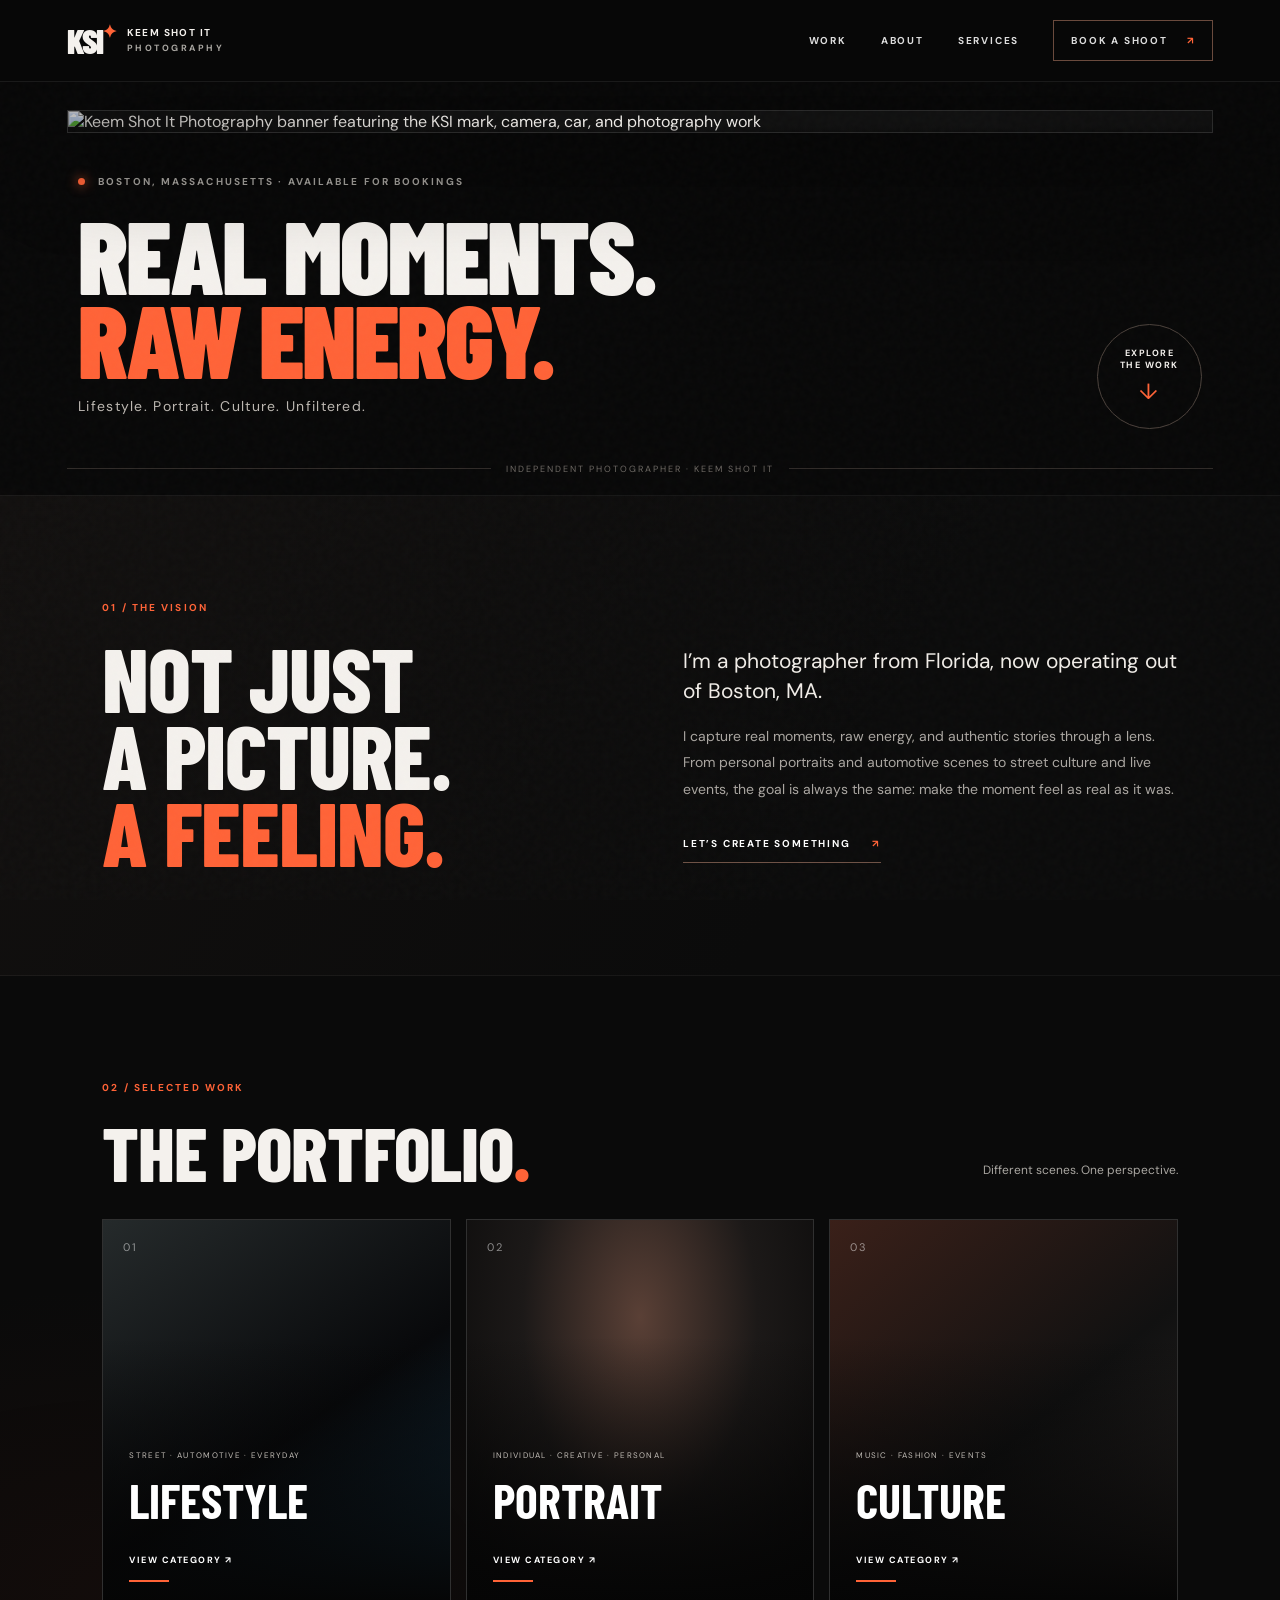
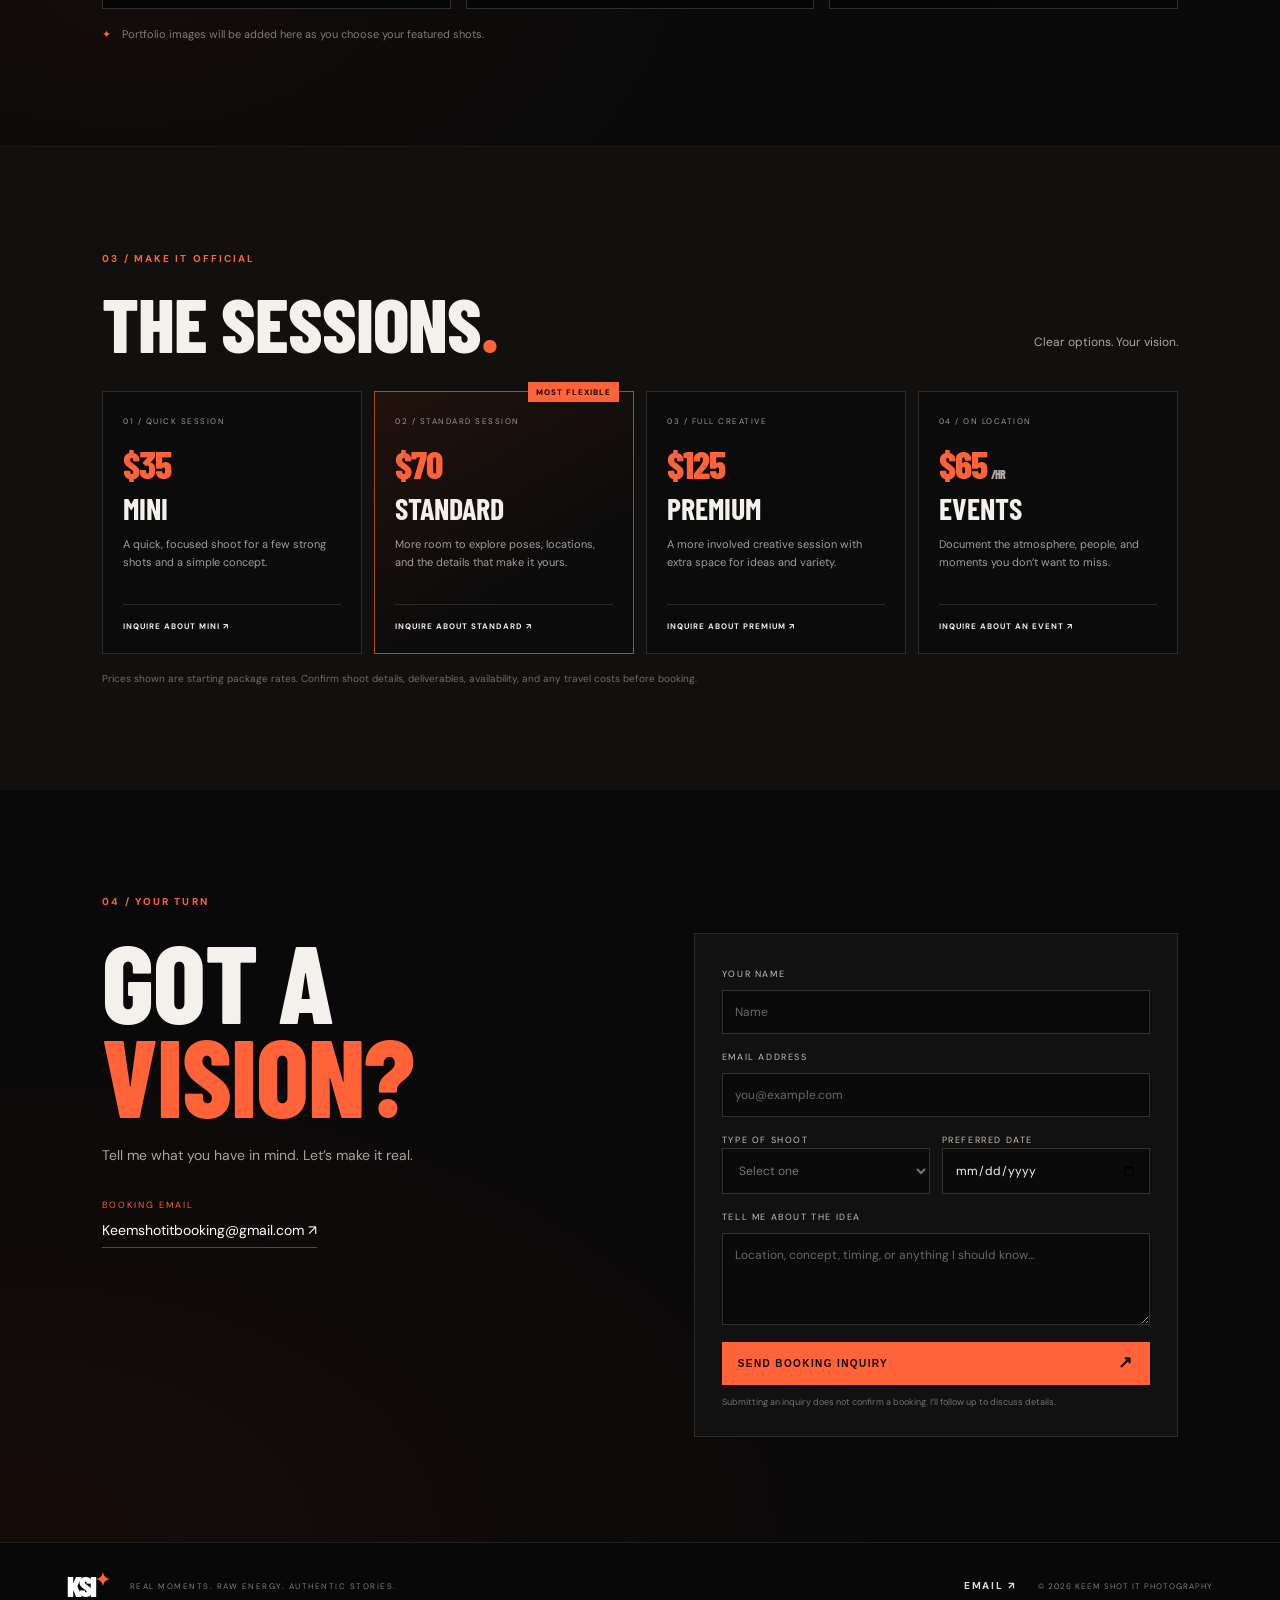
==== index.html @ 03c348ee "Add files via upload" ====
<!doctype html>
<html lang="en">
<head>
  <meta charset="utf-8">
  <meta name="viewport" content="width=device-width, initial-scale=1">
  <meta name="theme-color" content="#080808">
  <meta name="description" content="Keem Shot It Photography — lifestyle, portrait, and culture photography in Boston, Massachusetts.">
  <title>Keem Shot It Photography | Boston, MA</title>
  <link rel="preconnect" href="https://fonts.googleapis.com">
  <link rel="preconnect" href="https://fonts.gstatic.com" crossorigin>
  <link href="https://fonts.googleapis.com/css2?family=Barlow+Condensed:wght@500;600;700;800;900&family=DM+Sans:wght@400;500;600;700&display=swap" rel="stylesheet">
  <link rel="stylesheet" href="styles.css">
</head>
<body>
  <div class="ambient ambient-one"></div><div class="ambient ambient-two"></div>
  <header class="site-header">
    <a class="wordmark" href="#home" aria-label="Keem Shot It home"><span class="mark">KSI<span class="spark">✦</span></span><span class="wordmark-text">KEEM SHOT IT<br><small>PHOTOGRAPHY</small></span></a>
    <button class="menu-toggle" aria-label="Open navigation" aria-expanded="false">☰</button>
    <nav class="nav-links" id="nav-links">
      <a href="#work">WORK</a><a href="#about">ABOUT</a><a href="#services">SERVICES</a><a class="nav-cta" href="#contact">BOOK A SHOOT <span>↗</span></a>
    </nav>
  </header>

  <main id="home">
    <section class="hero">
      <div class="hero-image-wrap"><img class="hero-banner" src="assets/keem-shot-it-banner.png" alt="Keem Shot It Photography banner featuring the KSI mark, camera, car, and photography work"></div>
      <div class="hero-bottom">
        <div class="hero-copy">
          <p class="eyebrow"><span class="eyebrow-dot"></span> BOSTON, MASSACHUSETTS · AVAILABLE FOR BOOKINGS</p>
          <h1>REAL MOMENTS.<br><span>RAW ENERGY.</span></h1>
          <p class="hero-description">Lifestyle. Portrait. Culture. Unfiltered.</p>
        </div>
        <a class="circle-link" href="#work" aria-label="Explore portfolio"><span>EXPLORE<br>THE WORK</span><b>↓</b></a>
      </div>
      <div class="hero-rule"><span></span><span>INDEPENDENT PHOTOGRAPHER · KEEM SHOT IT</span><span></span></div>
    </section>

    <section class="intro section-pad" id="about">
      <div class="section-kicker">01 / THE VISION</div>
      <div class="intro-grid">
        <h2>NOT JUST<br>A PICTURE.<br><span>A FEELING.</span></h2>
        <div class="intro-text">
          <p class="large-copy">I’m a photographer from Florida, now operating out of Boston, MA.</p>
          <p>I capture real moments, raw energy, and authentic stories through a lens. From personal portraits and automotive scenes to street culture and live events, the goal is always the same: make the moment feel as real as it was.</p>
          <a class="text-link" href="#contact">LET’S CREATE SOMETHING <span>↗</span></a>
        </div>
      </div>
    </section>

    <section class="work-section section-pad" id="work">
      <div class="section-heading"><div><div class="section-kicker">02 / SELECTED WORK</div><h2>THE PORTFOLIO<span class="orange">.</span></h2></div><p>Different scenes. One perspective.</p></div>
      <div class="work-grid">
        <a class="work-card lifestyle" href="#contact"><div class="card-number">01</div><div class="card-overlay"></div><div class="card-content"><span>STREET · AUTOMOTIVE · EVERYDAY</span><h3>LIFESTYLE</h3><b>VIEW CATEGORY ↗</b></div></a>
        <a class="work-card portrait" href="#contact"><div class="card-number">02</div><div class="card-overlay"></div><div class="card-content"><span>INDIVIDUAL · CREATIVE · PERSONAL</span><h3>PORTRAIT</h3><b>VIEW CATEGORY ↗</b></div></a>
        <a class="work-card culture" href="#contact"><div class="card-number">03</div><div class="card-overlay"></div><div class="card-content"><span>MUSIC · FASHION · EVENTS</span><h3>CULTURE</h3><b>VIEW CATEGORY ↗</b></div></a>
      </div>
      <p class="gallery-note"><span>✦</span> Portfolio images will be added here as you choose your featured shots.</p>
    </section>

    <section class="services-section section-pad" id="services">
      <div class="section-heading"><div><div class="section-kicker">03 / MAKE IT OFFICIAL</div><h2>THE SESSIONS<span class="orange">.</span></h2></div><p>Clear options. Your vision.</p></div>
      <div class="price-grid">
        <article class="price-card"><div class="price-top"><span>01 / QUICK SESSION</span><span class="price">$35</span></div><h3>MINI</h3><p>A quick, focused shoot for a few strong shots and a simple concept.</p><a href="#contact" class="price-link">INQUIRE ABOUT MINI ↗</a></article>
        <article class="price-card featured"><div class="featured-label">MOST FLEXIBLE</div><div class="price-top"><span>02 / STANDARD SESSION</span><span class="price">$70</span></div><h3>STANDARD</h3><p>More room to explore poses, locations, and the details that make it yours.</p><a href="#contact" class="price-link">INQUIRE ABOUT STANDARD ↗</a></article>
        <article class="price-card"><div class="price-top"><span>03 / FULL CREATIVE</span><span class="price">$125</span></div><h3>PREMIUM</h3><p>A more involved creative session with extra space for ideas and variety.</p><a href="#contact" class="price-link">INQUIRE ABOUT PREMIUM ↗</a></article>
        <article class="price-card event-card"><div class="price-top"><span>04 / ON LOCATION</span><span class="price">$65<span class="per">/HR</span></span></div><h3>EVENTS</h3><p>Document the atmosphere, people, and moments you don’t want to miss.</p><a href="#contact" class="price-link">INQUIRE ABOUT AN EVENT ↗</a></article>
      </div>
      <p class="fine-print">Prices shown are starting package rates. Confirm shoot details, deliverables, availability, and any travel costs before booking.</p>
    </section>

    <section class="contact-section section-pad" id="contact">
      <div class="section-kicker">04 / YOUR TURN</div>
      <div class="contact-grid">
        <div><h2>GOT A<br><span>VISION?</span></h2><p class="contact-lead">Tell me what you have in mind. Let’s make it real.</p><p class="contact-email-label">BOOKING EMAIL</p><a class="email-link" href="mailto:Keemshotitbooking@gmail.com">Keemshotitbooking@gmail.com ↗</a></div>
        <form class="booking-form" name="booking-inquiry" method="POST" data-netlify="true" netlify-honeypot="bot-field">
          <input type="hidden" name="form-name" value="booking-inquiry">
          <p class="hidden"><label>Leave this empty: <input name="bot-field"></label></p>
          <label for="name">YOUR NAME</label><input id="name" name="name" placeholder="Name" required>
          <label for="email">EMAIL ADDRESS</label><input id="email" name="email" type="email" placeholder="you@example.com" required>
          <div class="form-row"><div><label for="shoot">TYPE OF SHOOT</label><select id="shoot" name="shoot-type" required><option value="" disabled selected>Select one</option><option>Lifestyle</option><option>Portrait</option><option>Culture / Event</option><option>Automotive</option><option>Other</option></select></div><div><label for="date">PREFERRED DATE</label><input id="date" name="preferred-date" type="date"></div></div>
          <label for="details">TELL ME ABOUT THE IDEA</label><textarea id="details" name="details" rows="4" placeholder="Location, concept, timing, or anything I should know..." required></textarea>
          <button type="submit" class="submit-btn">SEND BOOKING INQUIRY <span>↗</span></button>
          <p class="form-note">Submitting an inquiry does not confirm a booking. I’ll follow up to discuss details.</p>
        </form>
      </div>
    </section>
  </main>

  <footer class="site-footer"><a class="footer-mark" href="#home">KSI<span>✦</span></a><p>REAL MOMENTS. RAW ENERGY. AUTHENTIC STORIES.</p><div class="footer-right"><a href="mailto:Keemshotitbooking@gmail.com">EMAIL ↗</a><span>© <span id="year"></span> KEEM SHOT IT PHOTOGRAPHY</span></div></footer>
  <script src="script.js"></script>
</body>
</html>
---- styles.css ----
*{box-sizing:border-box} :root{--bg:#080808;--panel:#111;--panel2:#171614;--text:#f4f1ed;--muted:#aaa7a2;--orange:#ff6337;--line:#302b28}html{scroll-behavior:smooth;scroll-padding-top:90px}body{margin:0;background:var(--bg);color:var(--text);font-family:"DM Sans",sans-serif;overflow-x:hidden}body:before{content:"";position:fixed;inset:0;pointer-events:none;opacity:.12;background-image:url("data:image/svg+xml,%3Csvg viewBox='0 0 180 180' xmlns='http://www.w3.org/2000/svg'%3E%3Cfilter id='n'%3E%3CfeTurbulence type='fractalNoise' baseFrequency='.8' numOctaves='3' stitchTiles='stitch'/%3E%3C/filter%3E%3Crect width='100%25' height='100%25' filter='url(%23n)' opacity='.2'/%3E%3C/svg%3E");z-index:10}.ambient{position:absolute;z-index:-1;width:300px;height:300px;border-radius:50%;filter:blur(110px);opacity:.12;pointer-events:none}.ambient-one{top:650px;left:-180px;background:#ff3f19}.ambient-two{top:1900px;right:-180px;background:#ff4c22}.site-header{height:82px;padding:0 5.2%;display:flex;align-items:center;justify-content:space-between;border-bottom:1px solid #ffffff14;background:#080808e8;position:sticky;top:0;z-index:20;backdrop-filter:blur(16px)}.wordmark{display:flex;align-items:center;gap:12px;text-decoration:none;color:var(--text)}.mark,.footer-mark{font-family:"Barlow Condensed",sans-serif;font-weight:900;font-size:34px;letter-spacing:-2px}.spark,.footer-mark span{color:var(--orange);font-size:18px;vertical-align:top}.wordmark-text{font-size:10px;letter-spacing:1.4px;font-weight:700;line-height:1.5}.wordmark-text small{color:var(--muted);font-size:9px;letter-spacing:2.5px}.nav-links{display:flex;align-items:center;gap:34px}.nav-links a,.footer-right a{font-size:10px;font-weight:700;letter-spacing:1.8px;color:#ddd;text-decoration:none;transition:color .2s}.nav-links a:hover,.footer-right a:hover{color:var(--orange)}.nav-links .nav-cta{padding:13px 17px;border:1px solid #6a4a3d}.nav-cta span{color:var(--orange);margin-left:15px}.menu-toggle{display:none;background:none;color:white;border:0;font-size:24px}.hero{padding:28px 5.2% 0}.hero-image-wrap{position:relative;width:100%;overflow:hidden;border:1px solid #ffffff1a;background:#111;box-shadow:0 20px 90px #000}.hero-image-wrap:after{content:"";position:absolute;inset:0;background:linear-gradient(90deg,#0004,transparent 45%,#0002),linear-gradient(0deg,#08080855,transparent 35%);pointer-events:none}.hero-banner{display:block;width:100%;height:auto;max-height:620px;object-fit:cover}.hero-bottom{display:flex;align-items:flex-end;justify-content:space-between;padding:42px 1% 34px}.eyebrow,.section-kicker{font-size:10px;letter-spacing:2.1px;font-weight:700;color:var(--muted)}.eyebrow-dot{display:inline-block;width:7px;height:7px;border-radius:50%;background:var(--orange);margin-right:9px;box-shadow:0 0 12px var(--orange)}h1,h2,h3,p{margin-top:0}h1,h2,h3{font-family:"Barlow Condensed",sans-serif;text-transform:uppercase}h1{font-size:clamp(52px,8vw,112px);line-height:.82;letter-spacing:-2px;margin:25px 0 16px;font-weight:900}h1 span,h2 span{color:var(--orange)}.hero-description{color:#bdb8b2;font-size:14px;letter-spacing:1.3px}.circle-link{width:105px;height:105px;border:1px solid #4b413b;border-radius:50%;display:flex;flex-direction:column;align-items:center;justify-content:center;gap:6px;text-align:center;color:var(--text);font-size:9px;letter-spacing:1.5px;font-weight:700;text-decoration:none;transition:background .2s,border-color .2s}.circle-link b{color:var(--orange);font-size:22px;font-weight:400}.circle-link:hover{background:#ff633719;border-color:var(--orange)}.hero-rule{display:flex;align-items:center;gap:15px;color:#6e6964;font-size:9px;letter-spacing:2px;padding-bottom:20px}.hero-rule span:first-child,.hero-rule span:last-child{height:1px;background:var(--line);flex:1}.section-pad{padding:105px 8%}.intro{background:linear-gradient(120deg,#12100f,#0b0b0b 65%);border-top:1px solid #ffffff0c;border-bottom:1px solid #ffffff0c}.section-kicker{color:var(--orange);margin-bottom:25px}.intro-grid{display:grid;grid-template-columns:1fr 1fr;gap:8%;align-items:center}h2{font-size:clamp(52px,7vw,90px);line-height:.86;letter-spacing:-1px;margin:0;font-weight:800}.intro-text{max-width:510px;color:#aaa6a1;font-size:14px;line-height:1.9}.intro-text .large-copy{font-size:21px;color:#f1ede8;line-height:1.45;margin-bottom:16px}.text-link{display:inline-block;margin-top:18px;color:#fff;text-decoration:none;font-size:10px;letter-spacing:1.8px;font-weight:700;border-bottom:1px solid #6e5145;padding-bottom:9px}.text-link span{color:var(--orange);margin-left:18px}.work-section{background:radial-gradient(ellipse at 10% 80%,#4a180d22,transparent 35%),#0a0a0a}.section-heading{display:flex;align-items:flex-end;justify-content:space-between;margin-bottom:35px}.section-heading h2{font-size:clamp(45px,6vw,76px)}.section-heading>p{font-size:12px;color:var(--muted);margin-bottom:6px}.orange{color:var(--orange)}.work-grid{display:grid;grid-template-columns:repeat(3,1fr);gap:15px}.work-card{position:relative;display:flex;min-height:390px;overflow:hidden;text-decoration:none;color:white;background:#1a1a1a;border:1px solid #ffffff18;isolation:isolate}.work-card:before{content:"";position:absolute;inset:0;z-index:-2;transition:transform .5s}.lifestyle:before{background:linear-gradient(145deg,#252a2b,#08090b 55%,#14354a)}.portrait:before{background:radial-gradient(ellipse at 50% 25%,#5a4036,#1c1918 48%,#080808)}.culture:before{background:linear-gradient(140deg,#3a2019,#111 55%,#302a28)}.work-card:hover:before{transform:scale(1.05)}.card-overlay{position:absolute;inset:0;z-index:-1;background:linear-gradient(0deg,#050505 0%,#050505a6 28%,transparent 70%)}.card-number{position:absolute;top:20px;left:20px;color:#ffffff80;font-size:11px;letter-spacing:2px}.card-content{align-self:flex-end;padding:26px;width:100%}.card-content>span{font-size:8px;letter-spacing:1.3px;color:#c1bcb6}.card-content h3{font-size:clamp(32px,4vw,48px);margin:8px 0 18px}.card-content b{font-size:9px;letter-spacing:1.5px}.card-content b:after{content:"";display:block;width:40px;height:2px;background:var(--orange);margin-top:12px}.gallery-note{font-size:11px;color:#817a74;margin:18px 0 0}.gallery-note span{color:var(--orange);margin-right:8px}.services-section{background:#12100f;border-top:1px solid #ffffff0b}.price-grid{display:grid;grid-template-columns:repeat(4,1fr);gap:12px}.price-card{position:relative;padding:24px 20px 22px;background:#0b0b0b;border:1px solid #302a26;min-height:260px;display:flex;flex-direction:column}.price-card.featured{border-color:#a74b2c;background:linear-gradient(150deg,#21120d,#0b0b0b 70%)}.featured-label{position:absolute;right:14px;top:-10px;background:var(--orange);color:#100a08;font-size:8px;font-weight:800;letter-spacing:1px;padding:5px 8px}.price-top{display:flex;flex-direction:column;gap:15px;color:#9f9993;font-size:8px;letter-spacing:1.5px}.price{font-family:"Barlow Condensed",sans-serif;font-size:38px;font-weight:800;color:var(--orange);letter-spacing:-1px}.per{font-size:12px;color:#b4aaa4;margin-left:4px}.price-card h3{font-size:30px;margin:3px 0 9px}.price-card p{font-size:11px;line-height:1.7;color:#a39d97;min-height:58px}.price-link{margin-top:auto;padding-top:16px;border-top:1px solid #302a26;color:#f1ede8;text-decoration:none;font-size:8px;font-weight:700;letter-spacing:1px}.price-link:hover{color:var(--orange)}.fine-print{color:#716b65;font-size:10px;margin:18px 0 0}.contact-section{background:radial-gradient(ellipse at 0 100%,#541d102e,transparent 50%),#090909}.contact-grid{display:grid;grid-template-columns:1fr 1fr;gap:10%;align-items:start}.contact-grid h2{font-size:clamp(64px,9vw,110px)}.contact-lead{margin-top:24px;color:#aaa39d;font-size:14px}.contact-email-label{font-size:9px;letter-spacing:2px;color:var(--orange);margin:35px 0 8px}.email-link{font-size:14px;color:white;text-decoration:none;border-bottom:1px solid #614233;padding-bottom:8px}.booking-form{background:#111;padding:27px;border:1px solid #302a26;display:flex;flex-direction:column;gap:10px}.booking-form label{font-size:9px;letter-spacing:1.6px;color:#c7c0ba;margin-top:7px}.booking-form input,.booking-form select,.booking-form textarea{width:100%;border:1px solid #35302c;background:#0a0a0a;color:#f5f1ec;padding:13px 12px;font:12px "DM Sans",sans-serif;border-radius:0;outline:none}.booking-form input:focus,.booking-form select:focus,.booking-form textarea:focus{border-color:var(--orange)}.booking-form input::placeholder,.booking-form textarea::placeholder{color:#6d6761}.booking-form select:invalid{color:#777}.form-row{display:grid;grid-template-columns:1fr 1fr;gap:12px}.form-row>div{min-width:0}.submit-btn{border:0;background:var(--orange);color:#130b08;padding:16px;text-align:left;font-size:10px;letter-spacing:1.4px;font-weight:800;margin-top:7px;cursor:pointer}.submit-btn span{float:right;font-size:17px;line-height:10px}.submit-btn:hover{background:#ff805b}.form-note{font-size:9px;line-height:1.6;color:#77716b;margin:0}.hidden{display:none}.site-footer{padding:25px 5.2%;display:flex;align-items:center;gap:22px;border-top:1px solid #ffffff18}.footer-mark{font-size:29px;color:#fff;text-decoration:none}.site-footer>p{font-size:8px;letter-spacing:1.5px;color:#817b75;margin:0}.footer-right{margin-left:auto;display:flex;align-items:center;gap:22px}.footer-right span{font-size:8px;letter-spacing:1px;color:#817b75}@media(max-width:900px){.section-pad{padding:80px 6%}.hero{padding:20px 4% 0}.work-card{min-height:310px}.price-grid{grid-template-columns:repeat(2,1fr)}.intro-grid{gap:5%}.nav-links{gap:20px}}@media(max-width:650px){.site-header{height:70px;padding:0 5%}.menu-toggle{display:block}.nav-links{display:none;position:absolute;top:69px;left:0;right:0;padding:20px 5%;background:#0c0c0c;border-bottom:1px solid #302a26;flex-direction:column;align-items:stretch;gap:20px}.nav-links.open{display:flex}.nav-links .nav-cta{text-align:center}.hero{padding:12px 3% 0}.hero-image-wrap{min-height:220px}.hero-banner{height:260px;object-fit:cover;object-position:center}.hero-bottom{padding:30px 2% 24px;gap:15px}.eyebrow{font-size:8px;line-height:1.6;letter-spacing:1.2px}h1{font-size:clamp(47px,13vw,75px);margin-top:18px}.hero-description{font-size:11px}.circle-link{width:76px;height:76px;flex-shrink:0;font-size:7px}.circle-link b{font-size:17px}.hero-rule{font-size:7px;letter-spacing:1px}.section-pad{padding:65px 6%}.intro-grid,.contact-grid{grid-template-columns:1fr;gap:30px}.intro-grid h2{font-size:64px}.intro-text .large-copy{font-size:19px}.section-heading{display:block}.section-heading>p{margin-top:13px}.section-heading h2{font-size:52px}.work-grid{grid-template-columns:1fr;gap:12px}.work-card{min-height:290px}.card-content h3{font-size:42px}.price-grid{grid-template-columns:1fr}.price-card{min-height:225px;padding:22px}.price-card p{min-height:0}.contact-grid h2{font-size:78px}.booking-form{padding:20px}.site-footer{flex-wrap:wrap;gap:12px;padding:22px 5%}.site-footer>p{max-width:180px;line-height:1.7}.footer-right{width:100%;margin:0;justify-content:space-between}.footer-right span{font-size:7px}.form-row{grid-template-columns:1fr}}
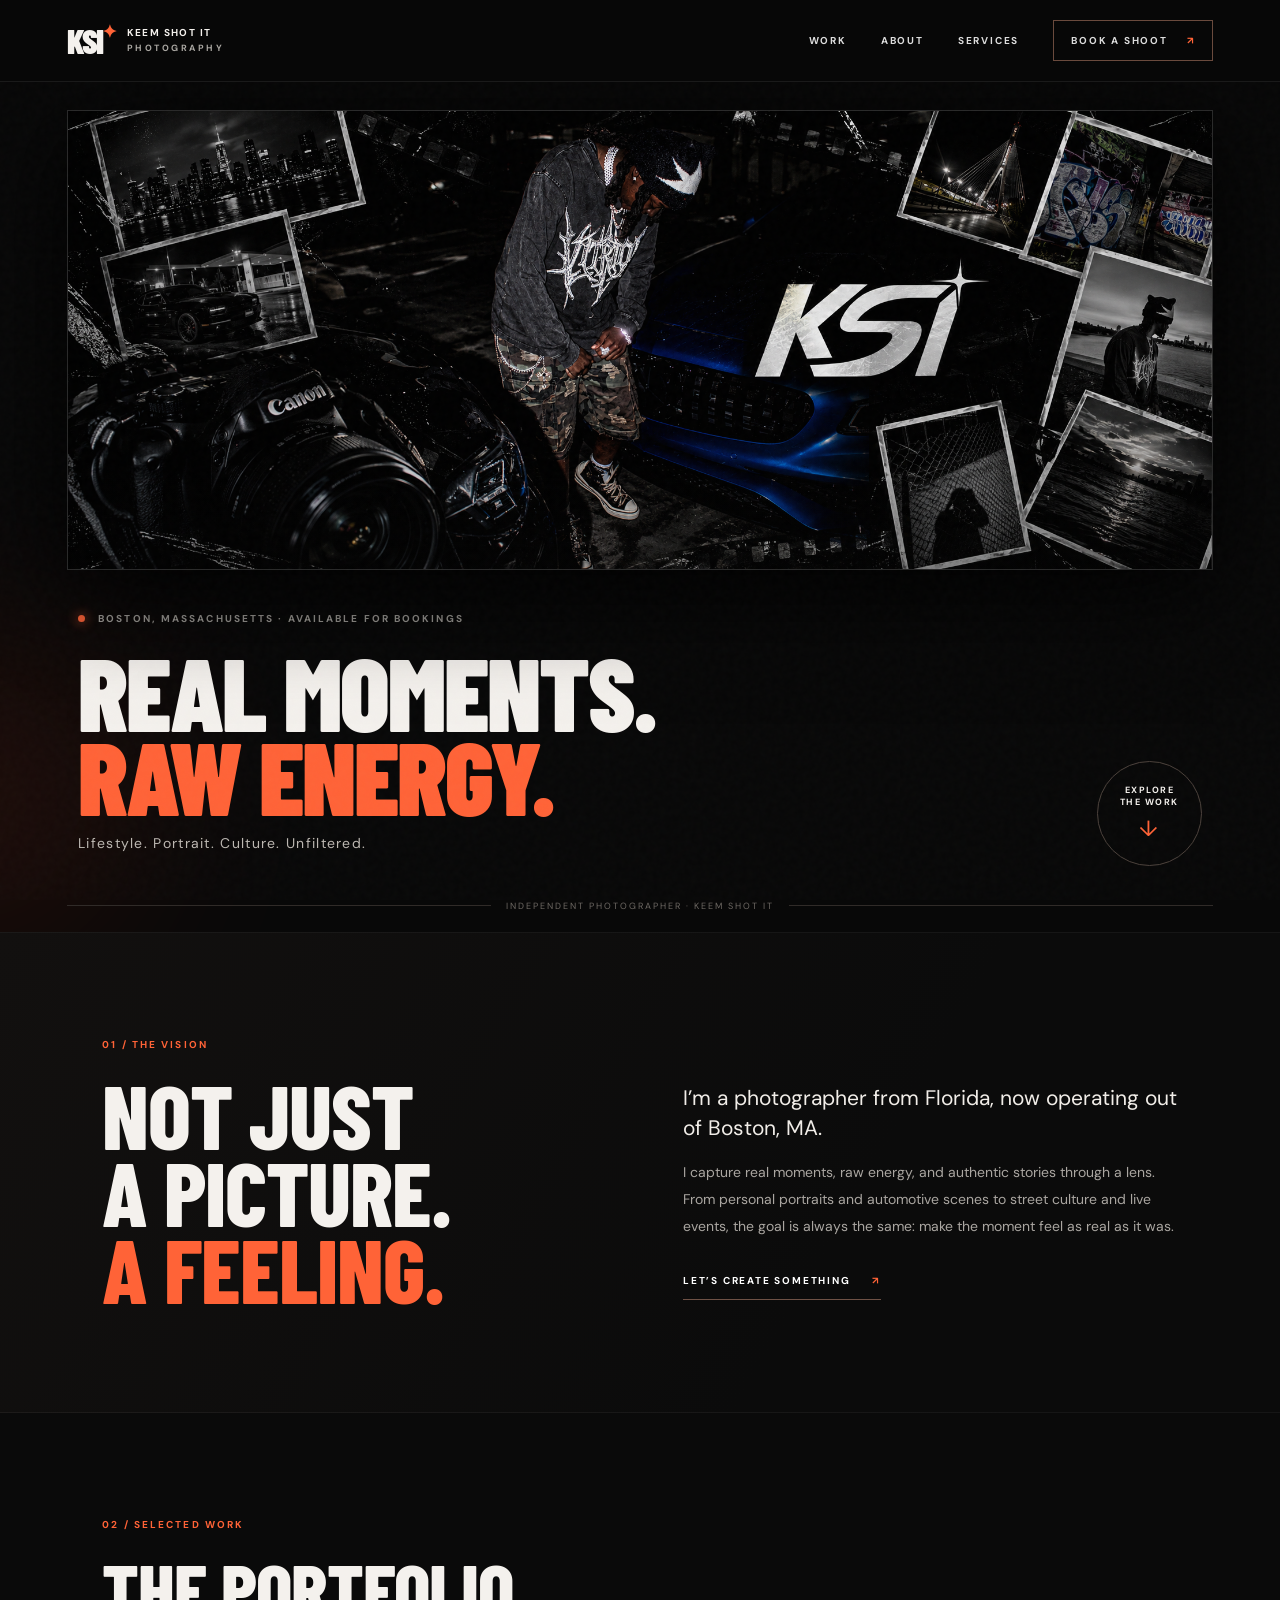
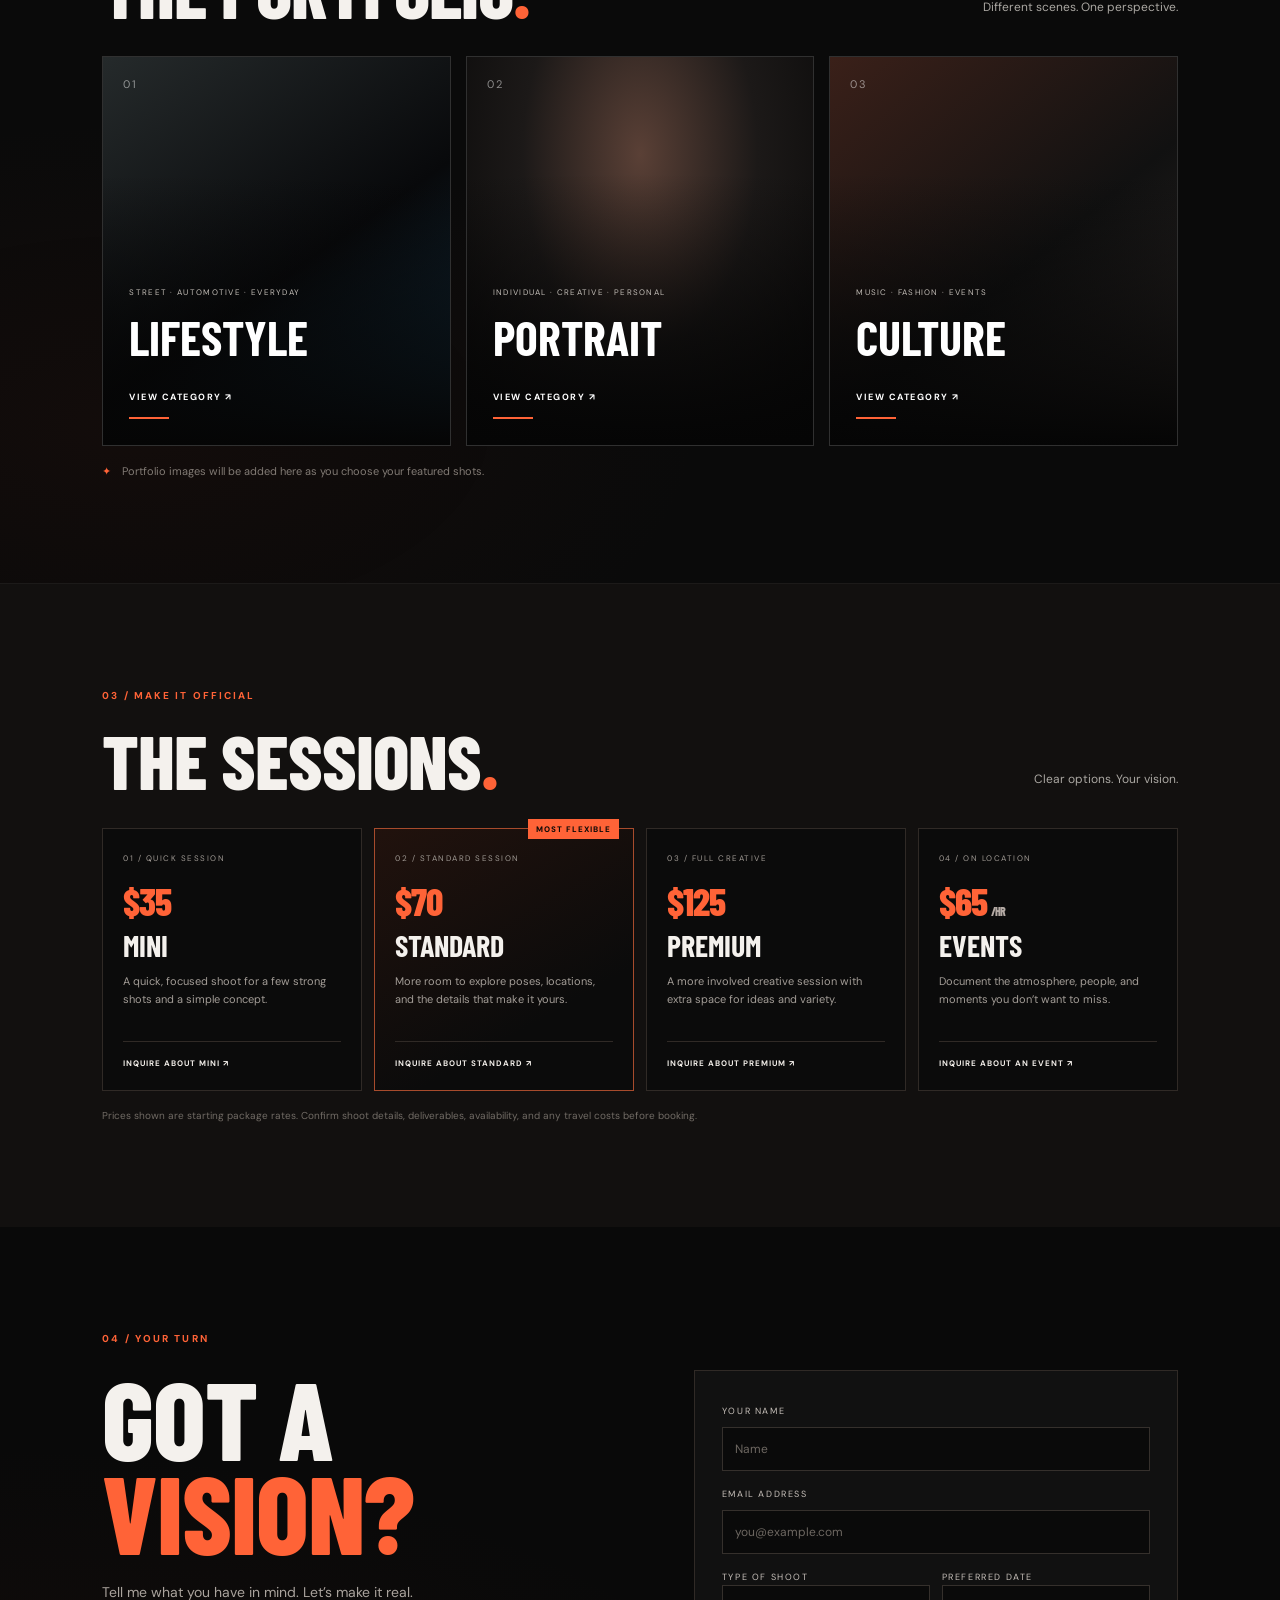
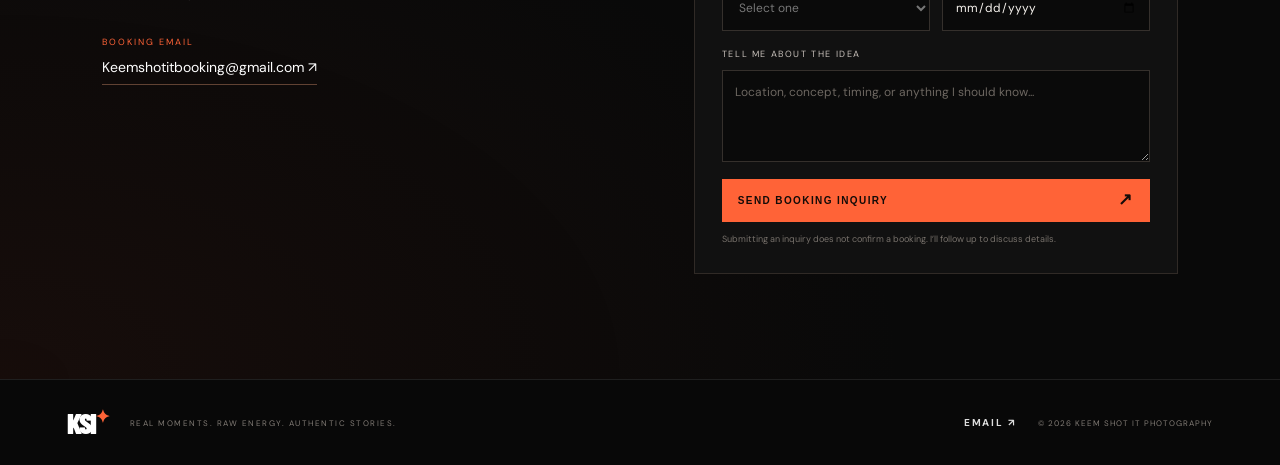
==== commit f794c002: "Update index.html" ====
--- a/index.html
+++ b/index.html
@@ -1,3 +1,4 @@
+
 <!doctype html>
 <html lang="en">
 <head>
@@ -12,18 +13,28 @@
   <link rel="stylesheet" href="styles.css">
 </head>
 <body>
-  <div class="ambient ambient-one"></div><div class="ambient ambient-two"></div>
+  <div class="ambient ambient-one"></div>
+  <div class="ambient ambient-two"></div>
+
   <header class="site-header">
-    <a class="wordmark" href="#home" aria-label="Keem Shot It home"><span class="mark">KSI<span class="spark">✦</span></span><span class="wordmark-text">KEEM SHOT IT<br><small>PHOTOGRAPHY</small></span></a>
+    <a class="wordmark" href="#home" aria-label="Keem Shot It home">
+      <span class="mark">KSI<span class="spark">✦</span></span>
+      <span class="wordmark-text">KEEM SHOT IT<br><small>PHOTOGRAPHY</small></span>
+    </a>
     <button class="menu-toggle" aria-label="Open navigation" aria-expanded="false">☰</button>
     <nav class="nav-links" id="nav-links">
-      <a href="#work">WORK</a><a href="#about">ABOUT</a><a href="#services">SERVICES</a><a class="nav-cta" href="#contact">BOOK A SHOOT <span>↗</span></a>
+      <a href="#work">WORK</a>
+      <a href="#about">ABOUT</a>
+      <a href="#services">SERVICES</a>
+      <a class="nav-cta" href="#contact">BOOK A SHOOT <span>↗</span></a>
     </nav>
   </header>
 
   <main id="home">
     <section class="hero">
-      <div class="hero-image-wrap"><img class="hero-banner" src="assets/keem-shot-it-banner.png" alt="Keem Shot It Photography banner featuring the KSI mark, camera, car, and photography work"></div>
+      <div class="hero-image-wrap">
+        <img class="hero-banner" src="assets/keem-shot-it-banner.png" alt="Keem Shot It Photography banner featuring the KSI mark, camera, car, and photography work">
+      </div>
       <div class="hero-bottom">
         <div class="hero-copy">
           <p class="eyebrow"><span class="eyebrow-dot"></span> BOSTON, MASSACHUSETTS · AVAILABLE FOR BOOKINGS</p>
@@ -48,22 +59,54 @@
     </section>
 
     <section class="work-section section-pad" id="work">
-      <div class="section-heading"><div><div class="section-kicker">02 / SELECTED WORK</div><h2>THE PORTFOLIO<span class="orange">.</span></h2></div><p>Different scenes. One perspective.</p></div>
+      <div class="section-heading">
+        <div><div class="section-kicker">02 / SELECTED WORK</div><h2>THE PORTFOLIO<span class="orange">.</span></h2></div>
+        <p>Different scenes. One perspective.</p>
+      </div>
       <div class="work-grid">
-        <a class="work-card lifestyle" href="#contact"><div class="card-number">01</div><div class="card-overlay"></div><div class="card-content"><span>STREET · AUTOMOTIVE · EVERYDAY</span><h3>LIFESTYLE</h3><b>VIEW CATEGORY ↗</b></div></a>
-        <a class="work-card portrait" href="#contact"><div class="card-number">02</div><div class="card-overlay"></div><div class="card-content"><span>INDIVIDUAL · CREATIVE · PERSONAL</span><h3>PORTRAIT</h3><b>VIEW CATEGORY ↗</b></div></a>
-        <a class="work-card culture" href="#contact"><div class="card-number">03</div><div class="card-overlay"></div><div class="card-content"><span>MUSIC · FASHION · EVENTS</span><h3>CULTURE</h3><b>VIEW CATEGORY ↗</b></div></a>
+        <a class="work-card lifestyle" href="#contact">
+          <div class="card-number">01</div><div class="card-overlay"></div>
+          <div class="card-content"><span>STREET · AUTOMOTIVE · EVERYDAY</span><h3>LIFESTYLE</h3><b>VIEW CATEGORY ↗</b></div>
+        </a>
+        <a class="work-card portrait" href="#contact">
+          <div class="card-number">02</div><div class="card-overlay"></div>
+          <div class="card-content"><span>INDIVIDUAL · CREATIVE · PERSONAL</span><h3>PORTRAIT</h3><b>VIEW CATEGORY ↗</b></div>
+        </a>
+        <a class="work-card culture" href="#contact">
+          <div class="card-number">03</div><div class="card-overlay"></div>
+          <div class="card-content"><span>MUSIC · FASHION · EVENTS</span><h3>CULTURE</h3><b>VIEW CATEGORY ↗</b></div>
+        </a>
       </div>
       <p class="gallery-note"><span>✦</span> Portfolio images will be added here as you choose your featured shots.</p>
     </section>
 
     <section class="services-section section-pad" id="services">
-      <div class="section-heading"><div><div class="section-kicker">03 / MAKE IT OFFICIAL</div><h2>THE SESSIONS<span class="orange">.</span></h2></div><p>Clear options. Your vision.</p></div>
+      <div class="section-heading">
+        <div><div class="section-kicker">03 / MAKE IT OFFICIAL</div><h2>THE SESSIONS<span class="orange">.</span></h2></div>
+        <p>Clear options. Your vision.</p>
+      </div>
       <div class="price-grid">
-        <article class="price-card"><div class="price-top"><span>01 / QUICK SESSION</span><span class="price">$35</span></div><h3>MINI</h3><p>A quick, focused shoot for a few strong shots and a simple concept.</p><a href="#contact" class="price-link">INQUIRE ABOUT MINI ↗</a></article>
-        <article class="price-card featured"><div class="featured-label">MOST FLEXIBLE</div><div class="price-top"><span>02 / STANDARD SESSION</span><span class="price">$70</span></div><h3>STANDARD</h3><p>More room to explore poses, locations, and the details that make it yours.</p><a href="#contact" class="price-link">INQUIRE ABOUT STANDARD ↗</a></article>
-        <article class="price-card"><div class="price-top"><span>03 / FULL CREATIVE</span><span class="price">$125</span></div><h3>PREMIUM</h3><p>A more involved creative session with extra space for ideas and variety.</p><a href="#contact" class="price-link">INQUIRE ABOUT PREMIUM ↗</a></article>
-        <article class="price-card event-card"><div class="price-top"><span>04 / ON LOCATION</span><span class="price">$65<span class="per">/HR</span></span></div><h3>EVENTS</h3><p>Document the atmosphere, people, and moments you don’t want to miss.</p><a href="#contact" class="price-link">INQUIRE ABOUT AN EVENT ↗</a></article>
+        <article class="price-card">
+          <div class="price-top"><span>01 / QUICK SESSION</span><span class="price">$35</span></div>
+          <h3>MINI</h3><p>A quick, focused shoot for a few strong shots and a simple concept.</p>
+          <a href="#contact" class="price-link">INQUIRE ABOUT MINI ↗</a>
+        </article>
+        <article class="price-card featured">
+          <div class="featured-label">MOST FLEXIBLE</div>
+          <div class="price-top"><span>02 / STANDARD SESSION</span><span class="price">$70</span></div>
+          <h3>STANDARD</h3><p>More room to explore poses, locations, and the details that make it yours.</p>
+          <a href="#contact" class="price-link">INQUIRE ABOUT STANDARD ↗</a>
+        </article>
+        <article class="price-card">
+          <div class="price-top"><span>03 / FULL CREATIVE</span><span class="price">$125</span></div>
+          <h3>PREMIUM</h3><p>A more involved creative session with extra space for ideas and variety.</p>
+          <a href="#contact" class="price-link">INQUIRE ABOUT PREMIUM ↗</a>
+        </article>
+        <article class="price-card event-card">
+          <div class="price-top"><span>04 / ON LOCATION</span><span class="price">$65<span class="per">/HR</span></span></div>
+          <h3>EVENTS</h3><p>Document the atmosphere, people, and moments you don’t want to miss.</p>
+          <a href="#contact" class="price-link">INQUIRE ABOUT AN EVENT ↗</a>
+        </article>
       </div>
       <p class="fine-print">Prices shown are starting package rates. Confirm shoot details, deliverables, availability, and any travel costs before booking.</p>
     </section>
@@ -71,14 +114,29 @@
     <section class="contact-section section-pad" id="contact">
       <div class="section-kicker">04 / YOUR TURN</div>
       <div class="contact-grid">
-        <div><h2>GOT A<br><span>VISION?</span></h2><p class="contact-lead">Tell me what you have in mind. Let’s make it real.</p><p class="contact-email-label">BOOKING EMAIL</p><a class="email-link" href="mailto:Keemshotitbooking@gmail.com">Keemshotitbooking@gmail.com ↗</a></div>
+        <div>
+          <h2>GOT A<br><span>VISION?</span></h2>
+          <p class="contact-lead">Tell me what you have in mind. Let’s make it real.</p>
+          <p class="contact-email-label">BOOKING EMAIL</p>
+          <a class="email-link" href="mailto:Keemshotitbooking@gmail.com">Keemshotitbooking@gmail.com ↗</a>
+        </div>
         <form class="booking-form" name="booking-inquiry" method="POST" data-netlify="true" netlify-honeypot="bot-field">
           <input type="hidden" name="form-name" value="booking-inquiry">
           <p class="hidden"><label>Leave this empty: <input name="bot-field"></label></p>
           <label for="name">YOUR NAME</label><input id="name" name="name" placeholder="Name" required>
           <label for="email">EMAIL ADDRESS</label><input id="email" name="email" type="email" placeholder="you@example.com" required>
-          <div class="form-row"><div><label for="shoot">TYPE OF SHOOT</label><select id="shoot" name="shoot-type" required><option value="" disabled selected>Select one</option><option>Lifestyle</option><option>Portrait</option><option>Culture / Event</option><option>Automotive</option><option>Other</option></select></div><div><label for="date">PREFERRED DATE</label><input id="date" name="preferred-date" type="date"></div></div>
-          <label for="details">TELL ME ABOUT THE IDEA</label><textarea id="details" name="details" rows="4" placeholder="Location, concept, timing, or anything I should know..." required></textarea>
+          <div class="form-row">
+            <div>
+              <label for="shoot">TYPE OF SHOOT</label>
+              <select id="shoot" name="shoot-type" required>
+                <option value="" disabled selected>Select one</option>
+                <option>Lifestyle</option><option>Portrait</option><option>Culture / Event</option><option>Automotive</option><option>Other</option>
+              </select>
+            </div>
+            <div><label for="date">PREFERRED DATE</label><input id="date" name="preferred-date" type="date"></div>
+          </div>
+          <label for="details">TELL ME ABOUT THE IDEA</label>
+          <textarea id="details" name="details" rows="4" placeholder="Location, concept, timing, or anything I should know..." required></textarea>
           <button type="submit" class="submit-btn">SEND BOOKING INQUIRY <span>↗</span></button>
           <p class="form-note">Submitting an inquiry does not confirm a booking. I’ll follow up to discuss details.</p>
         </form>
@@ -86,7 +144,31 @@
     </section>
   </main>
 
-  <footer class="site-footer"><a class="footer-mark" href="#home">KSI<span>✦</span></a><p>REAL MOMENTS. RAW ENERGY. AUTHENTIC STORIES.</p><div class="footer-right"><a href="mailto:Keemshotitbooking@gmail.com">EMAIL ↗</a><span>© <span id="year"></span> KEEM SHOT IT PHOTOGRAPHY</span></div></footer>
+  <footer class="site-footer">
+    <a class="footer-mark" href="#home">KSI<span>✦</span></a>
+    <p>REAL MOMENTS. RAW ENERGY. AUTHENTIC STORIES.</p>
+    <div class="footer-right">
+      <a href="mailto:Keemshotitbooking@gmail.com">EMAIL ↗</a>
+      <span>© <span id="year"></span> KEEM SHOT IT PHOTOGRAPHY</span>
+    </div>
+  </footer>
+
   <script src="script.js"></script>
+
+  <!-- Netlify Identity: supports account confirmation and login redirects. -->
+  <script src="https://identity.netlify.com/v1/netlify-identity-widget.js"></script>
+  <script>
+    if (window.netlifyIdentity) {
+      window.netlifyIdentity.on("init", function (user) {
+        if (user) {
+          window.netlifyIdentity.close();
+        }
+      });
+
+      window.netlifyIdentity.on("login", function () {
+        window.location.href = "/admin/";
+      });
+    }
+  </script>
 </body>
 </html>
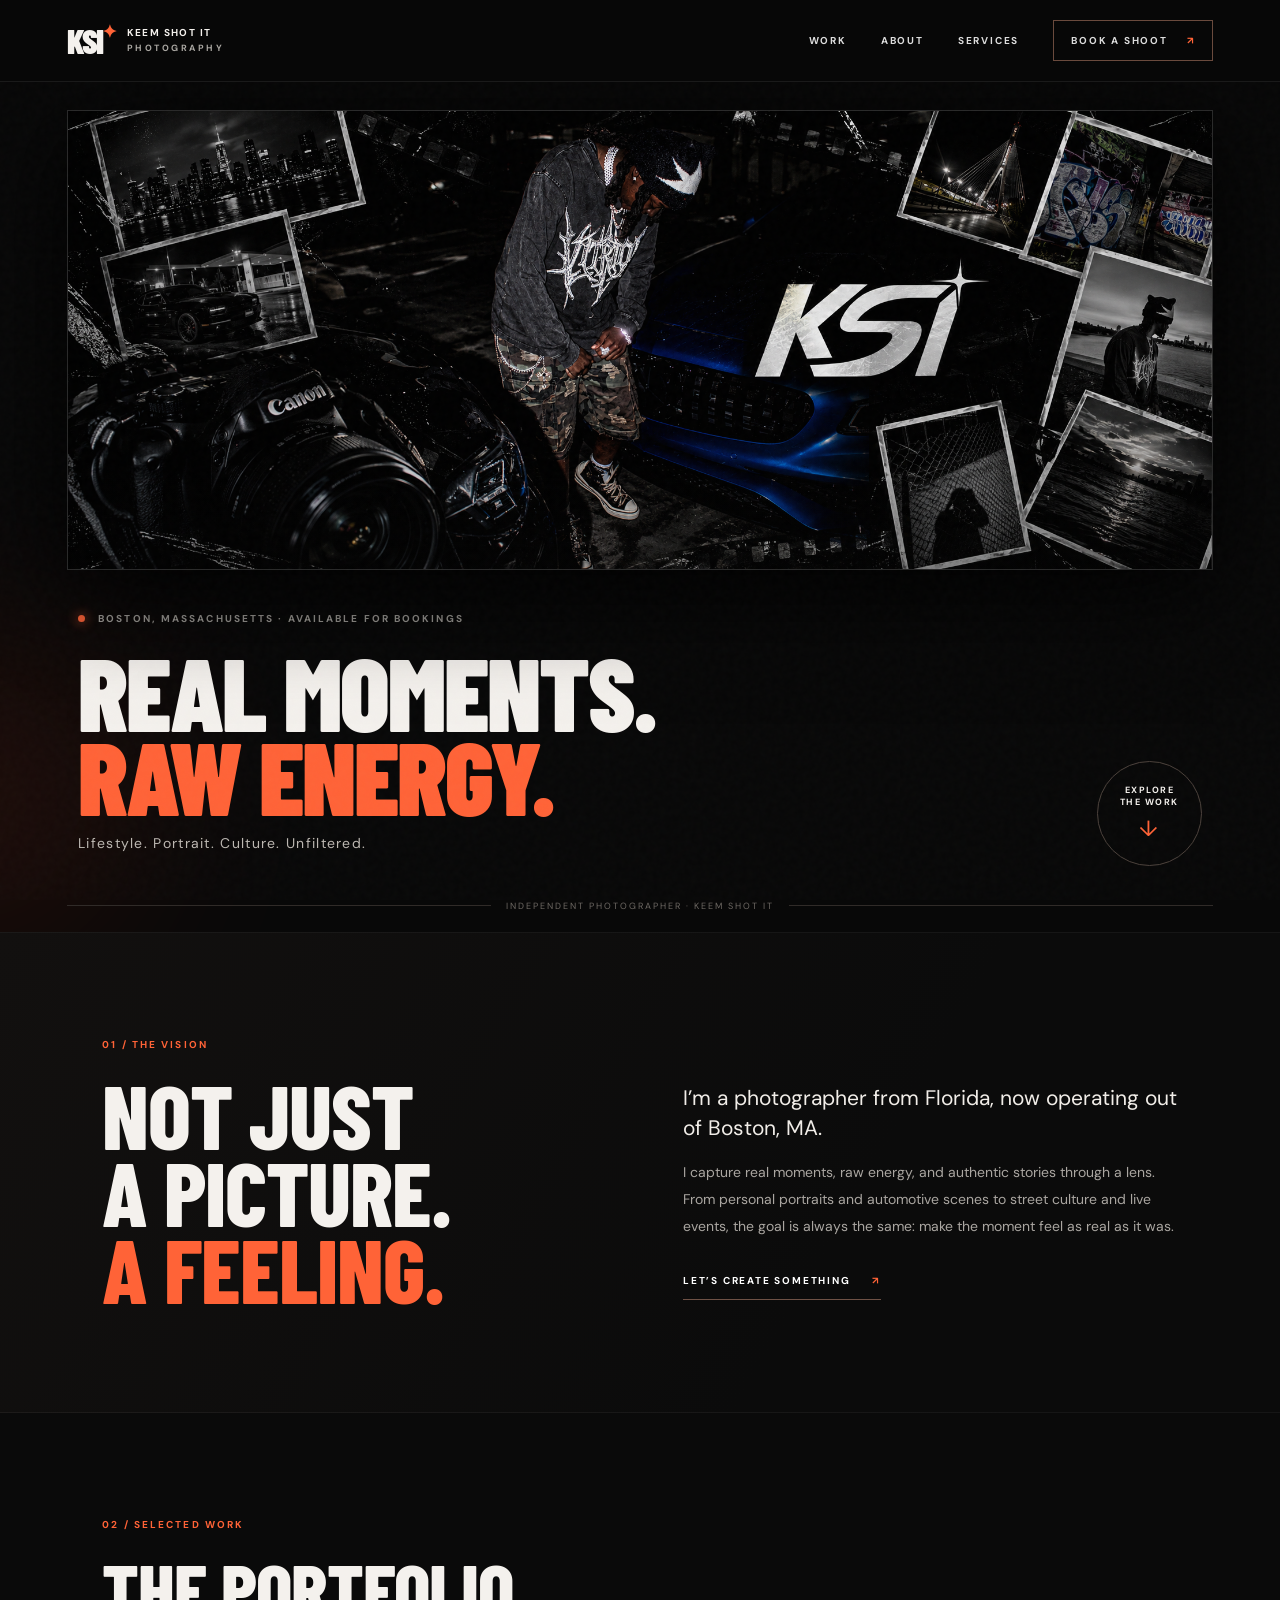
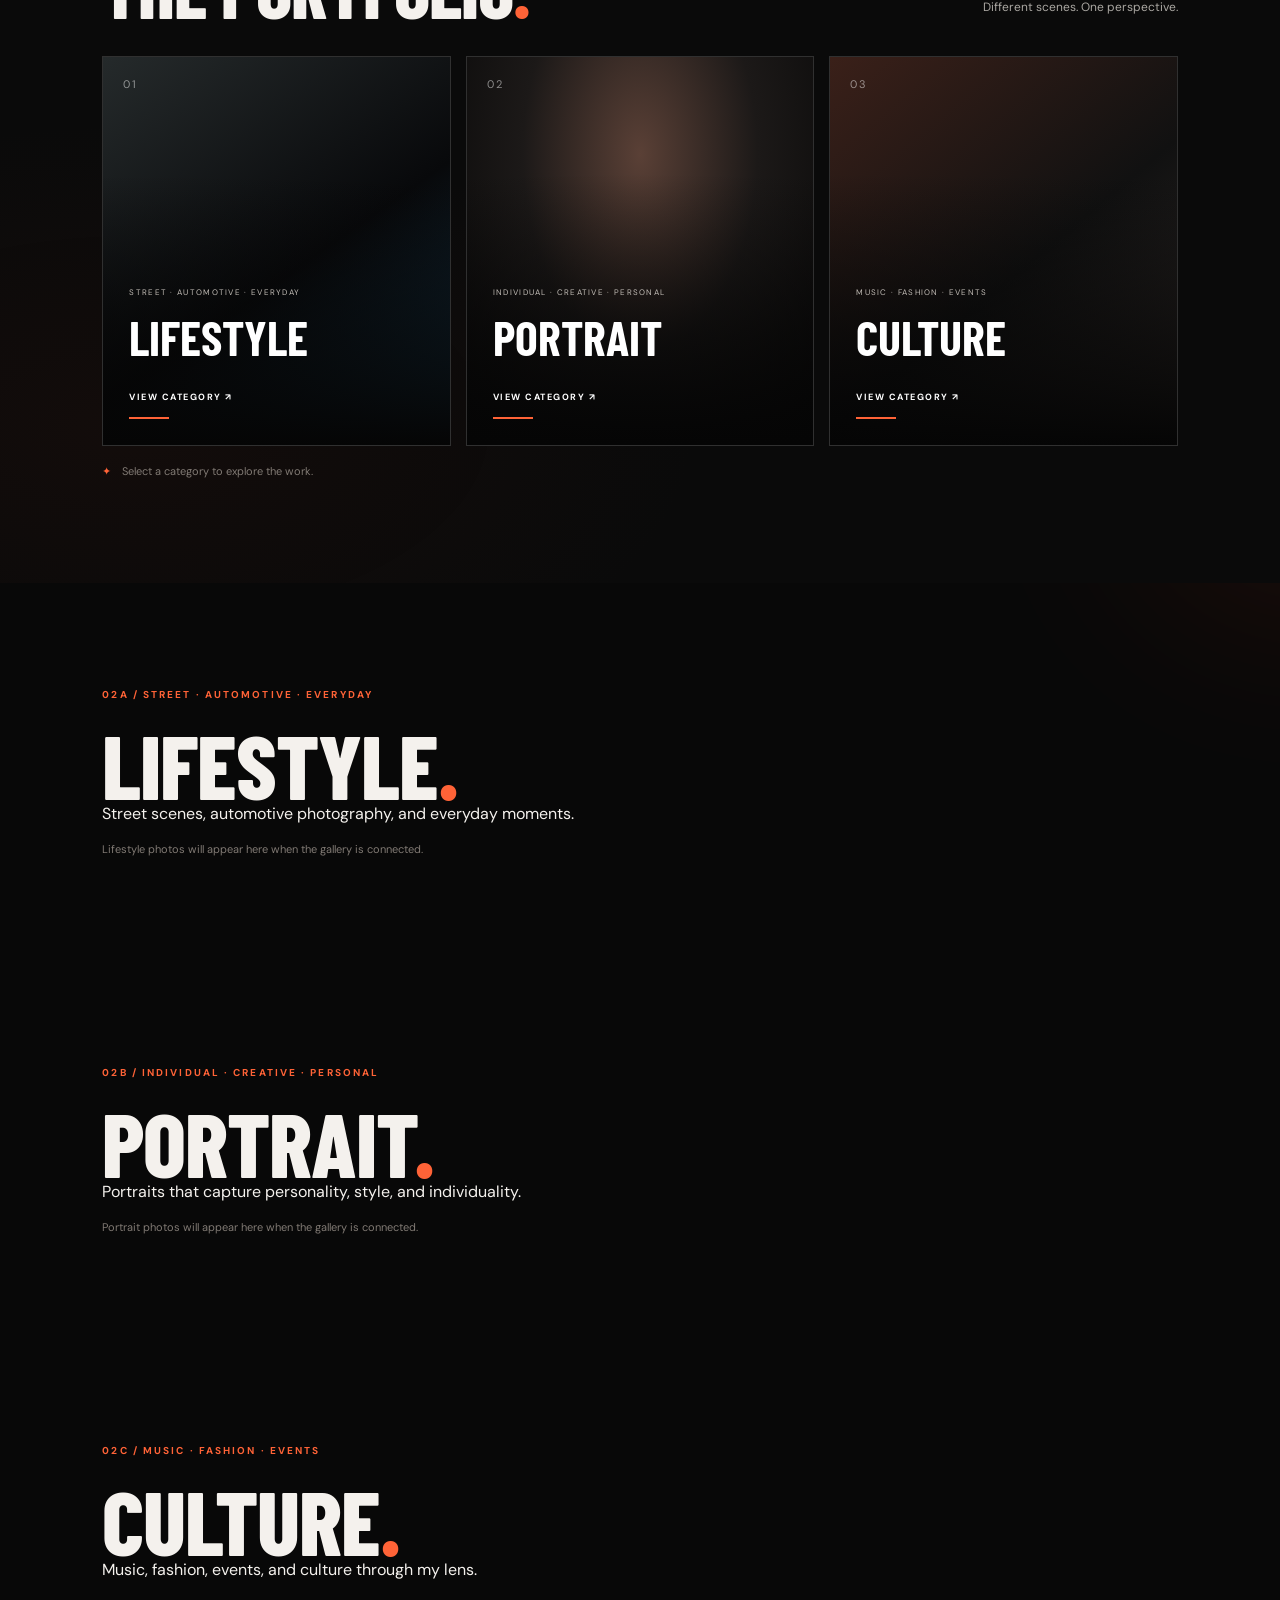
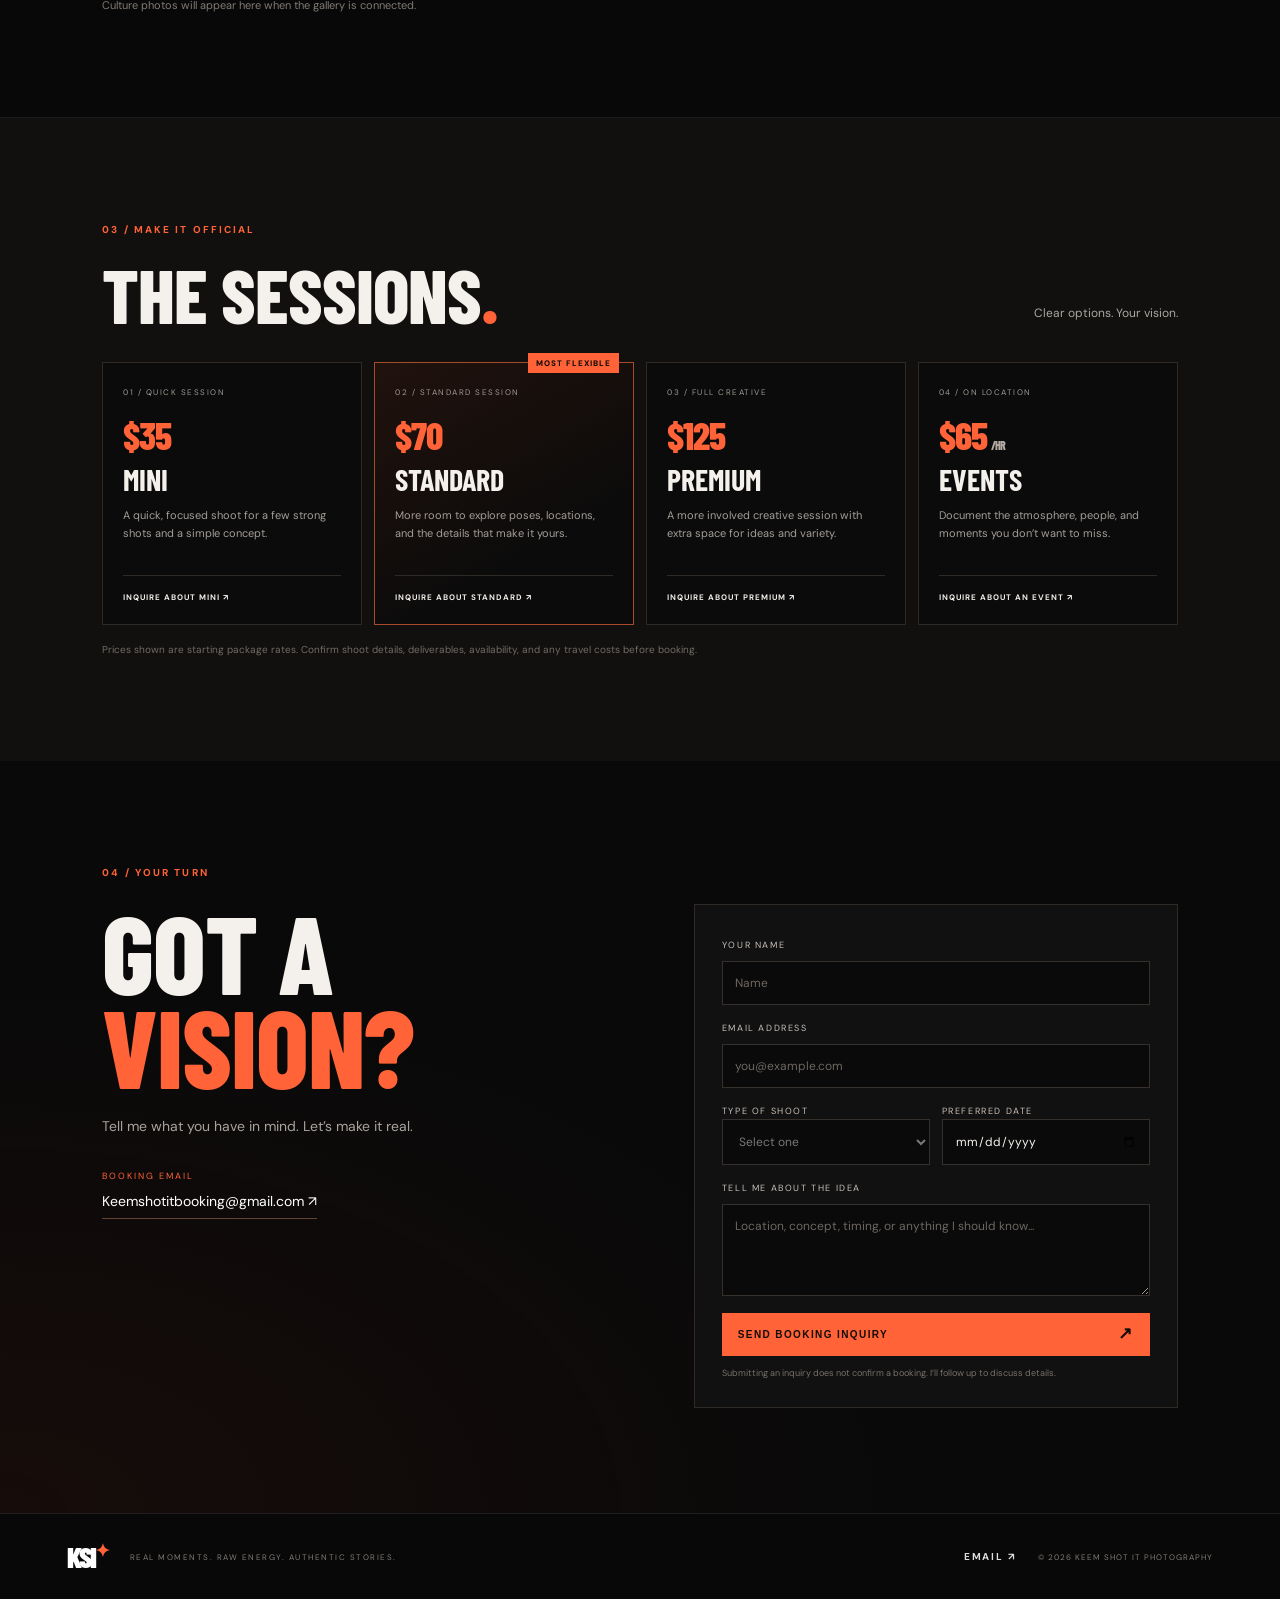
==== commit 918d32e1: "Update index.html" ====
--- a/index.html
+++ b/index.html
@@ -60,54 +60,110 @@
 
     <section class="work-section section-pad" id="work">
       <div class="section-heading">
-        <div><div class="section-kicker">02 / SELECTED WORK</div><h2>THE PORTFOLIO<span class="orange">.</span></h2></div>
+        <div>
+          <div class="section-kicker">02 / SELECTED WORK</div>
+          <h2>THE PORTFOLIO<span class="orange">.</span></h2>
+        </div>
         <p>Different scenes. One perspective.</p>
       </div>
+
       <div class="work-grid">
-        <a class="work-card lifestyle" href="#contact">
-          <div class="card-number">01</div><div class="card-overlay"></div>
-          <div class="card-content"><span>STREET · AUTOMOTIVE · EVERYDAY</span><h3>LIFESTYLE</h3><b>VIEW CATEGORY ↗</b></div>
+        <a class="work-card lifestyle" href="#lifestyle-gallery">
+          <div class="card-number">01</div>
+          <div class="card-overlay"></div>
+          <div class="card-content">
+            <span>STREET · AUTOMOTIVE · EVERYDAY</span>
+            <h3>LIFESTYLE</h3>
+            <b>VIEW CATEGORY ↗</b>
+          </div>
         </a>
-        <a class="work-card portrait" href="#contact">
-          <div class="card-number">02</div><div class="card-overlay"></div>
-          <div class="card-content"><span>INDIVIDUAL · CREATIVE · PERSONAL</span><h3>PORTRAIT</h3><b>VIEW CATEGORY ↗</b></div>
+
+        <a class="work-card portrait" href="#portrait-gallery">
+          <div class="card-number">02</div>
+          <div class="card-overlay"></div>
+          <div class="card-content">
+            <span>INDIVIDUAL · CREATIVE · PERSONAL</span>
+            <h3>PORTRAIT</h3>
+            <b>VIEW CATEGORY ↗</b>
+          </div>
         </a>
-        <a class="work-card culture" href="#contact">
-          <div class="card-number">03</div><div class="card-overlay"></div>
-          <div class="card-content"><span>MUSIC · FASHION · EVENTS</span><h3>CULTURE</h3><b>VIEW CATEGORY ↗</b></div>
+
+        <a class="work-card culture" href="#culture-gallery">
+          <div class="card-number">03</div>
+          <div class="card-overlay"></div>
+          <div class="card-content">
+            <span>MUSIC · FASHION · EVENTS</span>
+            <h3>CULTURE</h3>
+            <b>VIEW CATEGORY ↗</b>
+          </div>
         </a>
       </div>
-      <p class="gallery-note"><span>✦</span> Portfolio images will be added here as you choose your featured shots.</p>
+
+      <p class="gallery-note"><span>✦</span> Select a category to explore the work.</p>
+    </section>
+
+    <!-- Portfolio category destinations -->
+    <section class="section-pad" id="lifestyle-gallery">
+      <div class="section-kicker">02A / STREET · AUTOMOTIVE · EVERYDAY</div>
+      <h2>LIFESTYLE<span class="orange">.</span></h2>
+      <p>Street scenes, automotive photography, and everyday moments.</p>
+      <p class="gallery-note">Lifestyle photos will appear here when the gallery is connected.</p>
+    </section>
+
+    <section class="section-pad" id="portrait-gallery">
+      <div class="section-kicker">02B / INDIVIDUAL · CREATIVE · PERSONAL</div>
+      <h2>PORTRAIT<span class="orange">.</span></h2>
+      <p>Portraits that capture personality, style, and individuality.</p>
+      <p class="gallery-note">Portrait photos will appear here when the gallery is connected.</p>
+    </section>
+
+    <section class="section-pad" id="culture-gallery">
+      <div class="section-kicker">02C / MUSIC · FASHION · EVENTS</div>
+      <h2>CULTURE<span class="orange">.</span></h2>
+      <p>Music, fashion, events, and culture through my lens.</p>
+      <p class="gallery-note">Culture photos will appear here when the gallery is connected.</p>
     </section>
 
     <section class="services-section section-pad" id="services">
       <div class="section-heading">
-        <div><div class="section-kicker">03 / MAKE IT OFFICIAL</div><h2>THE SESSIONS<span class="orange">.</span></h2></div>
+        <div>
+          <div class="section-kicker">03 / MAKE IT OFFICIAL</div>
+          <h2>THE SESSIONS<span class="orange">.</span></h2>
+        </div>
         <p>Clear options. Your vision.</p>
       </div>
+
       <div class="price-grid">
         <article class="price-card">
           <div class="price-top"><span>01 / QUICK SESSION</span><span class="price">$35</span></div>
-          <h3>MINI</h3><p>A quick, focused shoot for a few strong shots and a simple concept.</p>
+          <h3>MINI</h3>
+          <p>A quick, focused shoot for a few strong shots and a simple concept.</p>
           <a href="#contact" class="price-link">INQUIRE ABOUT MINI ↗</a>
         </article>
+
         <article class="price-card featured">
           <div class="featured-label">MOST FLEXIBLE</div>
           <div class="price-top"><span>02 / STANDARD SESSION</span><span class="price">$70</span></div>
-          <h3>STANDARD</h3><p>More room to explore poses, locations, and the details that make it yours.</p>
+          <h3>STANDARD</h3>
+          <p>More room to explore poses, locations, and the details that make it yours.</p>
           <a href="#contact" class="price-link">INQUIRE ABOUT STANDARD ↗</a>
         </article>
+
         <article class="price-card">
           <div class="price-top"><span>03 / FULL CREATIVE</span><span class="price">$125</span></div>
-          <h3>PREMIUM</h3><p>A more involved creative session with extra space for ideas and variety.</p>
+          <h3>PREMIUM</h3>
+          <p>A more involved creative session with extra space for ideas and variety.</p>
           <a href="#contact" class="price-link">INQUIRE ABOUT PREMIUM ↗</a>
         </article>
+
         <article class="price-card event-card">
           <div class="price-top"><span>04 / ON LOCATION</span><span class="price">$65<span class="per">/HR</span></span></div>
-          <h3>EVENTS</h3><p>Document the atmosphere, people, and moments you don’t want to miss.</p>
+          <h3>EVENTS</h3>
+          <p>Document the atmosphere, people, and moments you don’t want to miss.</p>
           <a href="#contact" class="price-link">INQUIRE ABOUT AN EVENT ↗</a>
         </article>
       </div>
+
       <p class="fine-print">Prices shown are starting package rates. Confirm shoot details, deliverables, availability, and any travel costs before booking.</p>
     </section>
 
@@ -120,23 +176,38 @@
           <p class="contact-email-label">BOOKING EMAIL</p>
           <a class="email-link" href="mailto:Keemshotitbooking@gmail.com">Keemshotitbooking@gmail.com ↗</a>
         </div>
+
         <form class="booking-form" name="booking-inquiry" method="POST" data-netlify="true" netlify-honeypot="bot-field">
           <input type="hidden" name="form-name" value="booking-inquiry">
           <p class="hidden"><label>Leave this empty: <input name="bot-field"></label></p>
-          <label for="name">YOUR NAME</label><input id="name" name="name" placeholder="Name" required>
-          <label for="email">EMAIL ADDRESS</label><input id="email" name="email" type="email" placeholder="you@example.com" required>
+
+          <label for="name">YOUR NAME</label>
+          <input id="name" name="name" placeholder="Name" required>
+
+          <label for="email">EMAIL ADDRESS</label>
+          <input id="email" name="email" type="email" placeholder="you@example.com" required>
+
           <div class="form-row">
             <div>
               <label for="shoot">TYPE OF SHOOT</label>
               <select id="shoot" name="shoot-type" required>
                 <option value="" disabled selected>Select one</option>
-                <option>Lifestyle</option><option>Portrait</option><option>Culture / Event</option><option>Automotive</option><option>Other</option>
+                <option>Lifestyle</option>
+                <option>Portrait</option>
+                <option>Culture / Event</option>
+                <option>Automotive</option>
+                <option>Other</option>
               </select>
             </div>
-            <div><label for="date">PREFERRED DATE</label><input id="date" name="preferred-date" type="date"></div>
-          </div>
+            <div>
+              <label for="date">PREFERRED DATE</label>
+              <input id="date" name="preferred-date" type="date">
+            </div>
+          </div>
+
           <label for="details">TELL ME ABOUT THE IDEA</label>
           <textarea id="details" name="details" rows="4" placeholder="Location, concept, timing, or anything I should know..." required></textarea>
+
           <button type="submit" class="submit-btn">SEND BOOKING INQUIRY <span>↗</span></button>
           <p class="form-note">Submitting an inquiry does not confirm a booking. I’ll follow up to discuss details.</p>
         </form>
@@ -155,16 +226,10 @@
 
   <script src="script.js"></script>
 
-  <!-- Netlify Identity: supports account confirmation and login redirects. -->
+  <!-- Netlify Identity: keep the homepage separate from the photo manager. -->
   <script src="https://identity.netlify.com/v1/netlify-identity-widget.js"></script>
   <script>
     if (window.netlifyIdentity) {
-      window.netlifyIdentity.on("init", function (user) {
-        if (user) {
-          window.netlifyIdentity.close();
-        }
-      });
-
       window.netlifyIdentity.on("login", function () {
         window.location.href = "/admin/";
       });
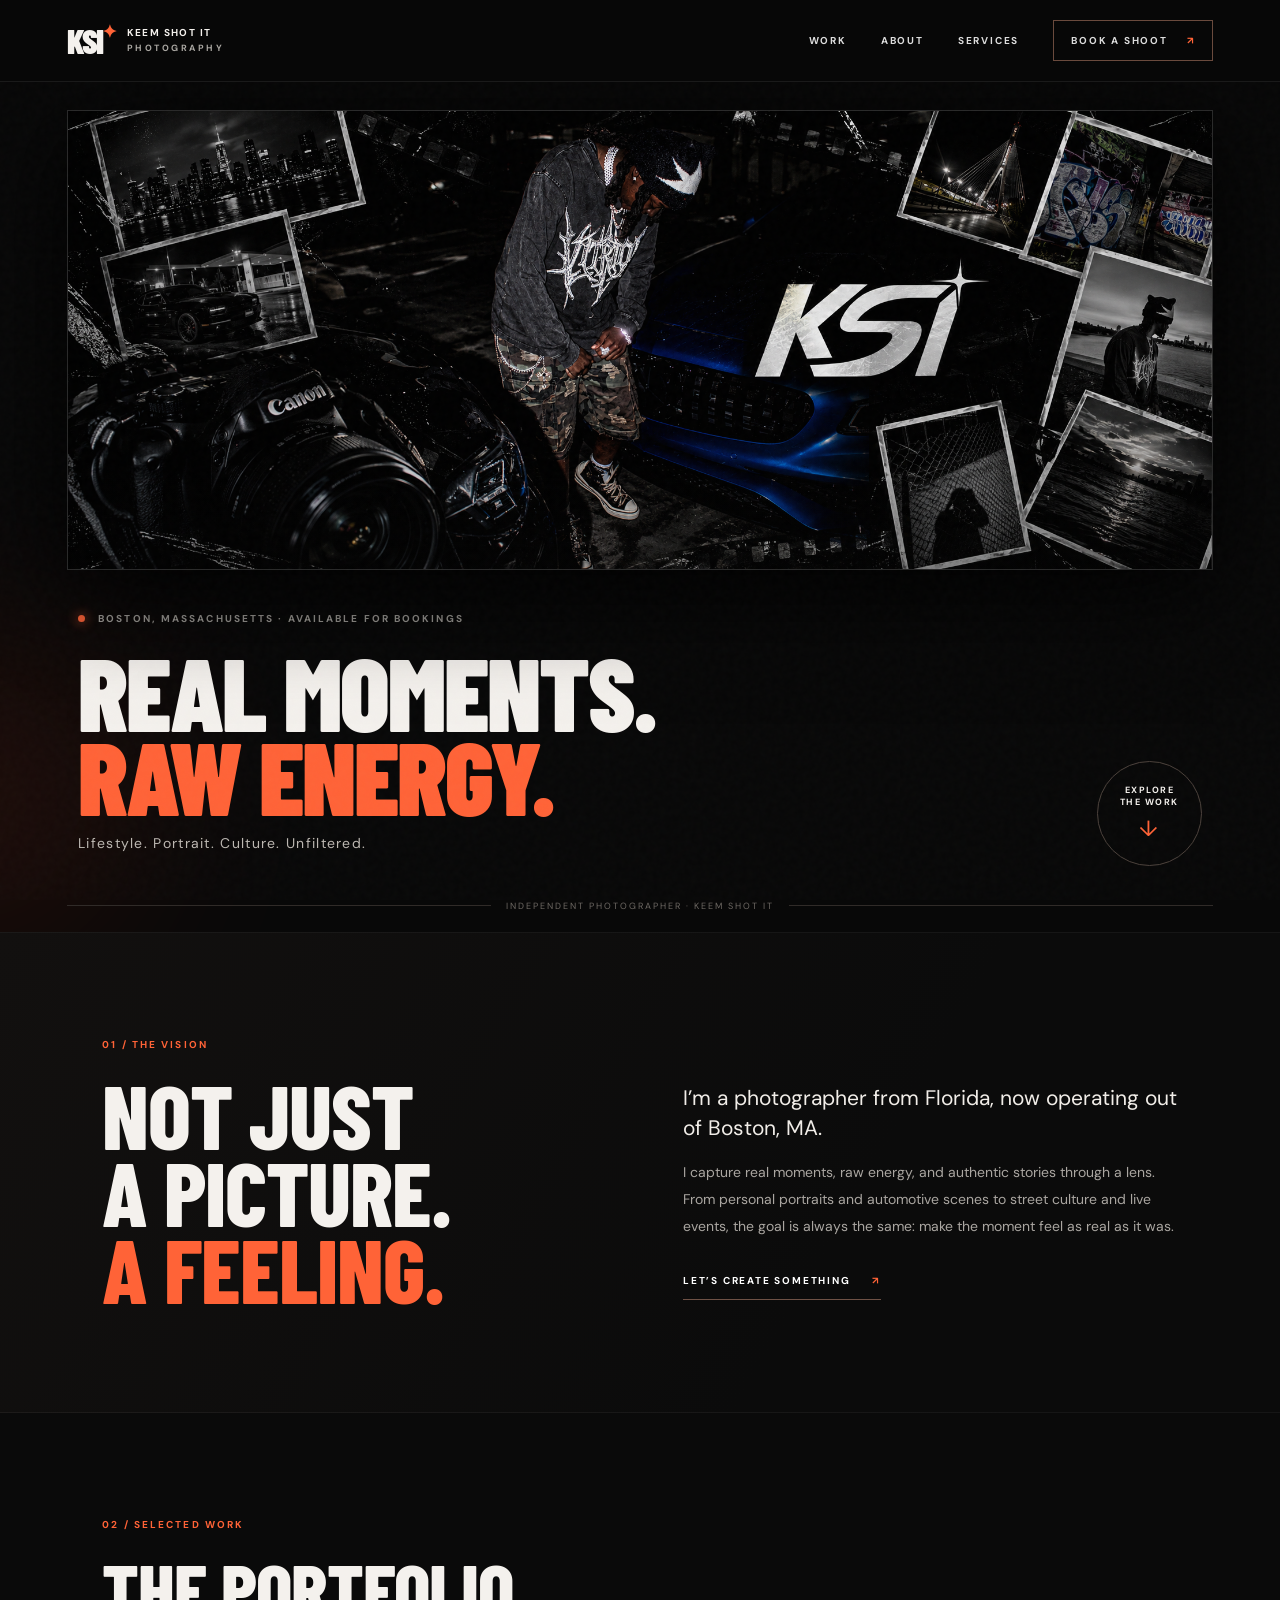
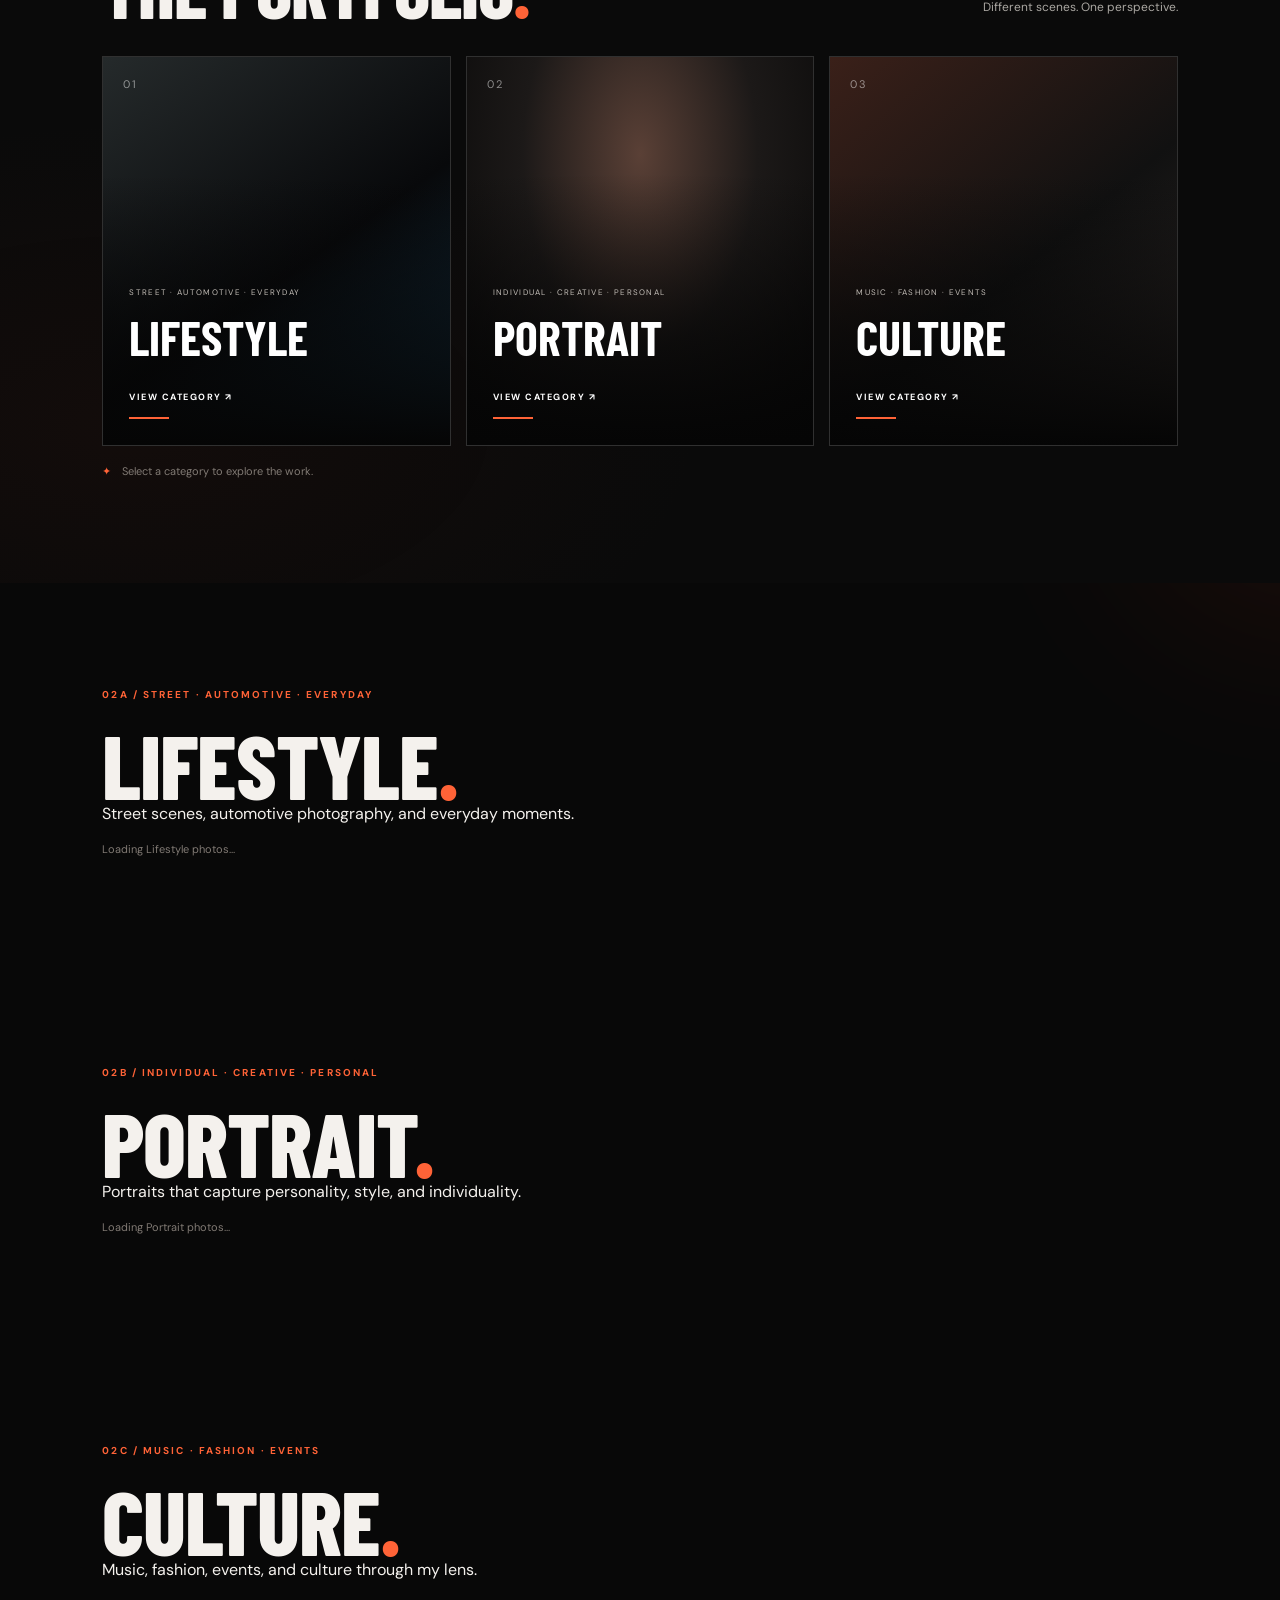
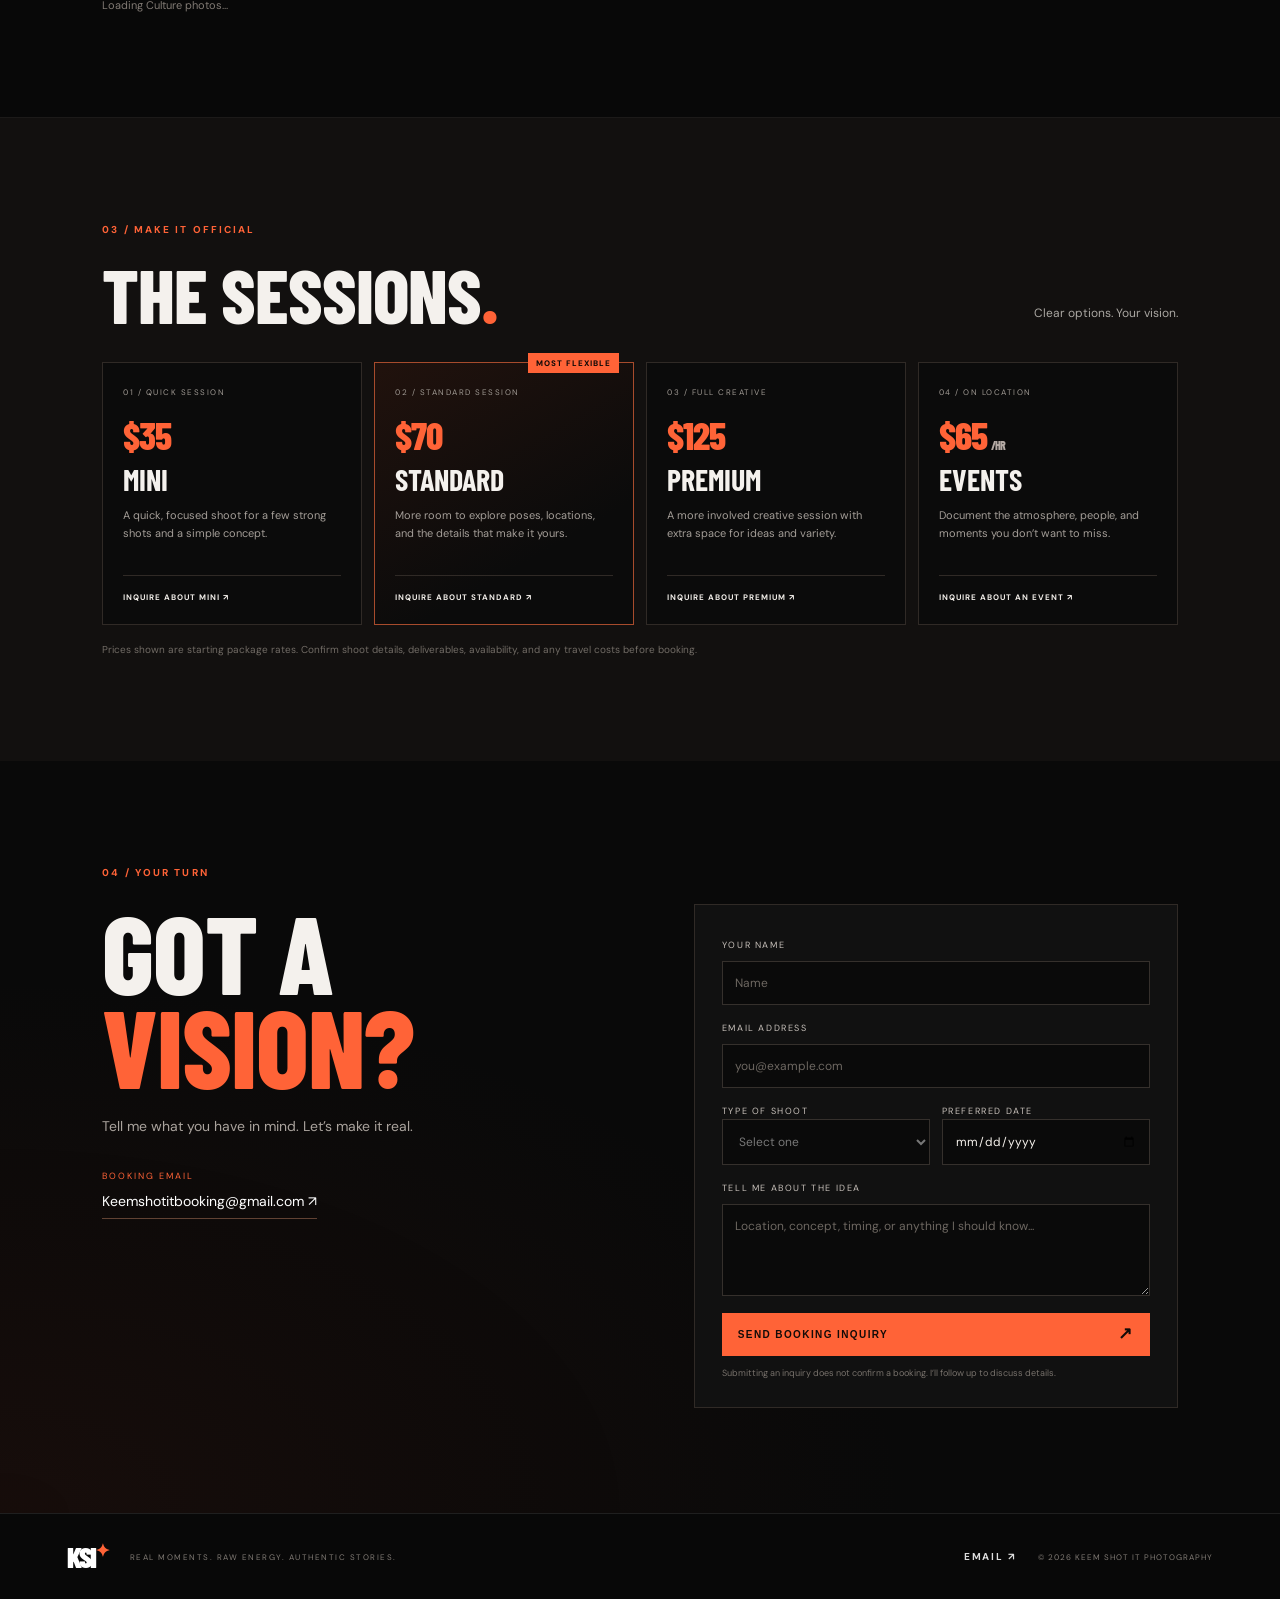
==== commit 56d6fa39: "Update index.html" ====
--- a/index.html
+++ b/index.html
@@ -1,4 +1,3 @@
-
 <!doctype html>
 <html lang="en">
 <head>
@@ -103,25 +102,31 @@
     </section>
 
     <!-- Portfolio category destinations -->
-    <section class="section-pad" id="lifestyle-gallery">
+    <section class="section-pad gallery-section" id="lifestyle-gallery">
       <div class="section-kicker">02A / STREET · AUTOMOTIVE · EVERYDAY</div>
       <h2>LIFESTYLE<span class="orange">.</span></h2>
       <p>Street scenes, automotive photography, and everyday moments.</p>
-      <p class="gallery-note">Lifestyle photos will appear here when the gallery is connected.</p>
-    </section>
-
-    <section class="section-pad" id="portrait-gallery">
+      <div class="portfolio-grid" id="lifestyle-grid">
+        <p class="gallery-note">Loading Lifestyle photos...</p>
+      </div>
+    </section>
+
+    <section class="section-pad gallery-section" id="portrait-gallery">
       <div class="section-kicker">02B / INDIVIDUAL · CREATIVE · PERSONAL</div>
       <h2>PORTRAIT<span class="orange">.</span></h2>
       <p>Portraits that capture personality, style, and individuality.</p>
-      <p class="gallery-note">Portrait photos will appear here when the gallery is connected.</p>
-    </section>
-
-    <section class="section-pad" id="culture-gallery">
+      <div class="portfolio-grid" id="portrait-grid">
+        <p class="gallery-note">Loading Portrait photos...</p>
+      </div>
+    </section>
+
+    <section class="section-pad gallery-section" id="culture-gallery">
       <div class="section-kicker">02C / MUSIC · FASHION · EVENTS</div>
       <h2>CULTURE<span class="orange">.</span></h2>
       <p>Music, fashion, events, and culture through my lens.</p>
-      <p class="gallery-note">Culture photos will appear here when the gallery is connected.</p>
+      <div class="portfolio-grid" id="culture-grid">
+        <p class="gallery-note">Loading Culture photos...</p>
+      </div>
     </section>
 
     <section class="services-section section-pad" id="services">
@@ -230,8 +235,10 @@
   <script src="https://identity.netlify.com/v1/netlify-identity-widget.js"></script>
   <script>
     if (window.netlifyIdentity) {
-      window.netlifyIdentity.on("login", function () {
-        window.location.href = "/admin/";
+      window.netlifyIdentity.on("init", user => {
+        if (!user) {
+          window.netlifyIdentity.on("login", () => {});
+        }
       });
     }
   </script>
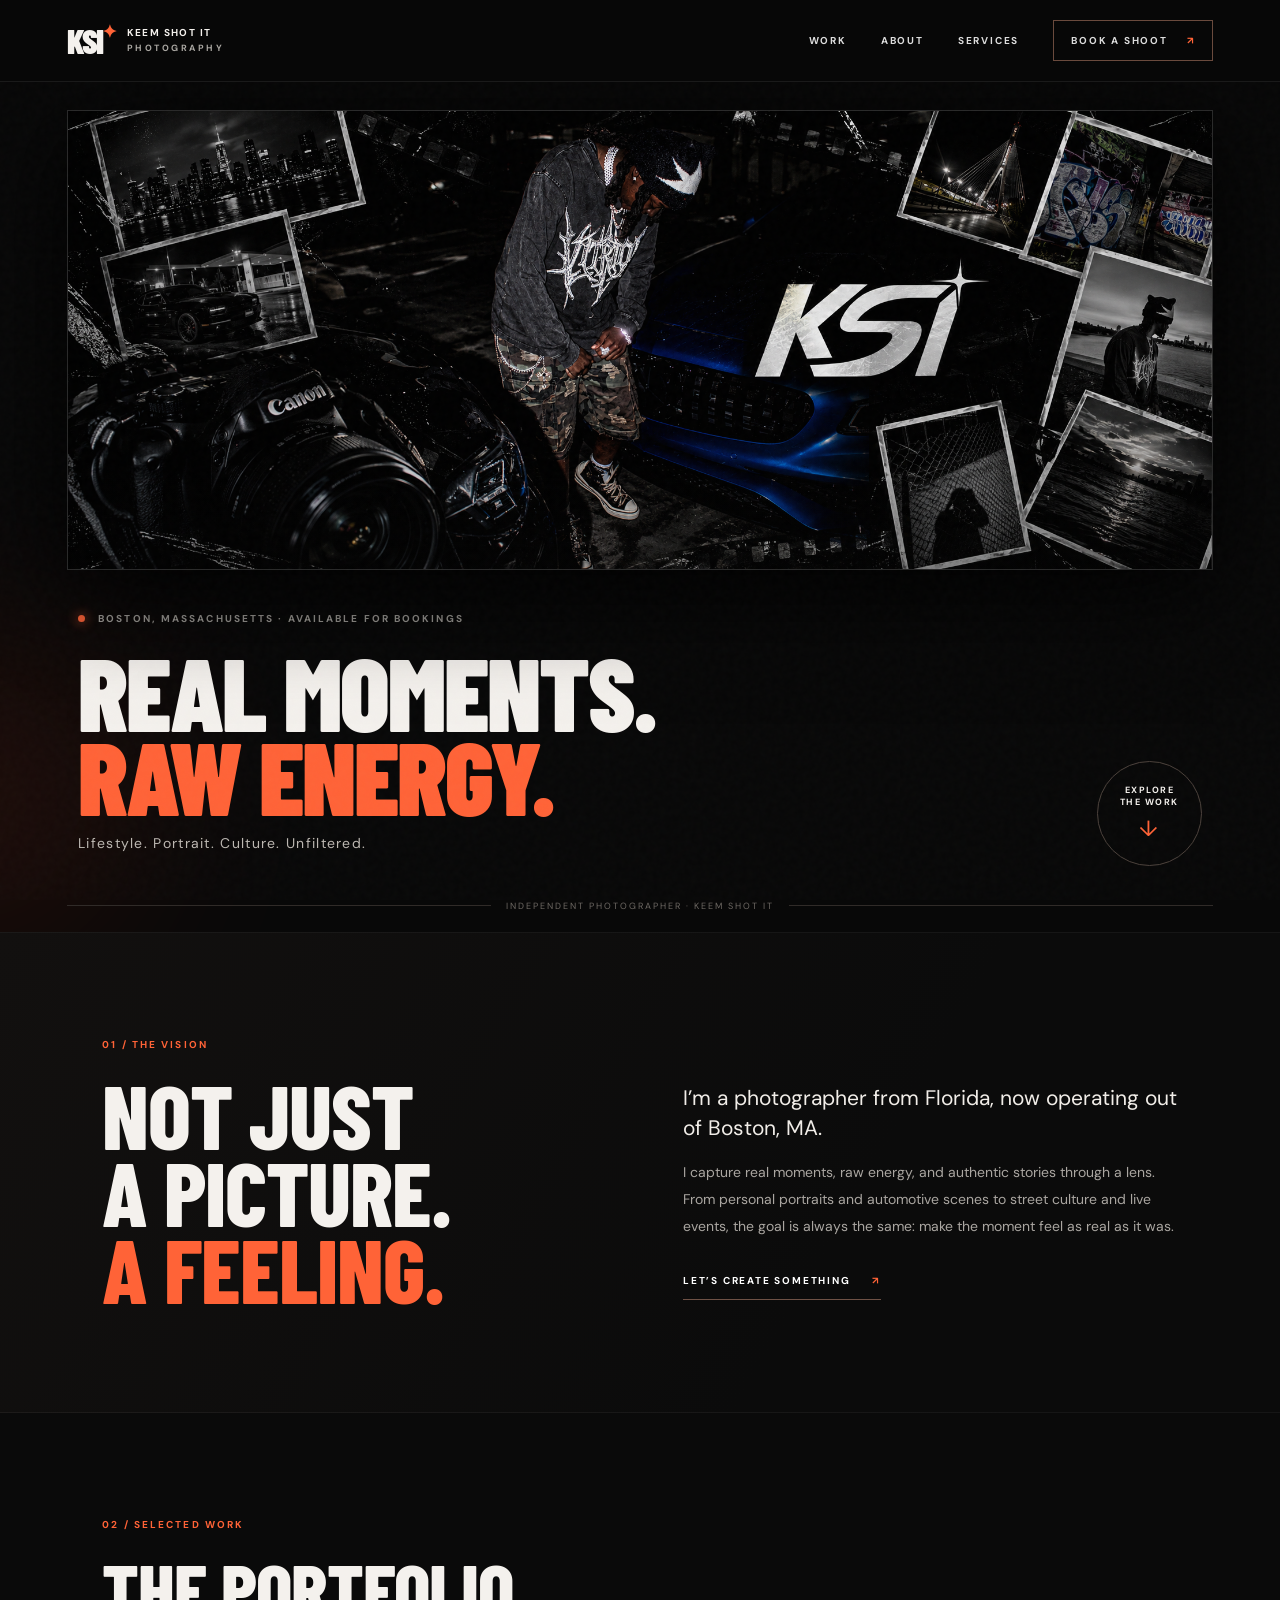
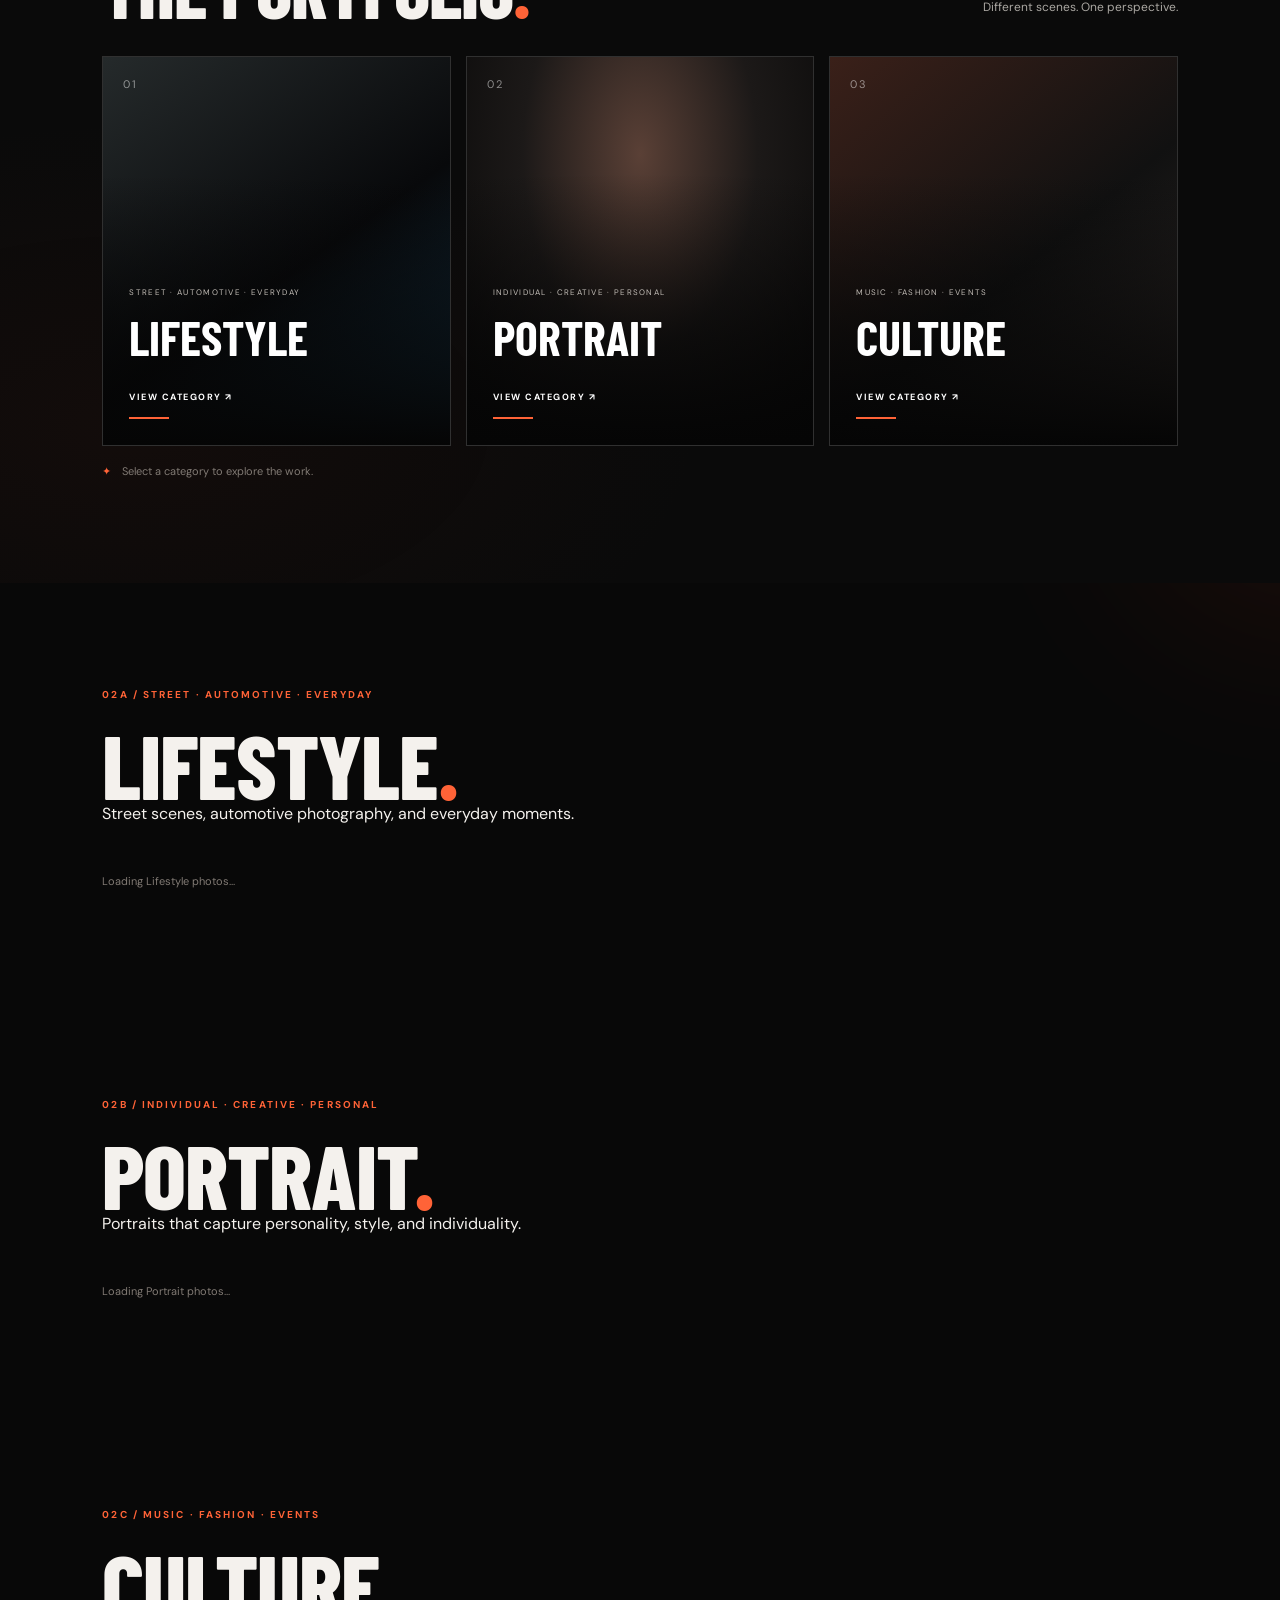
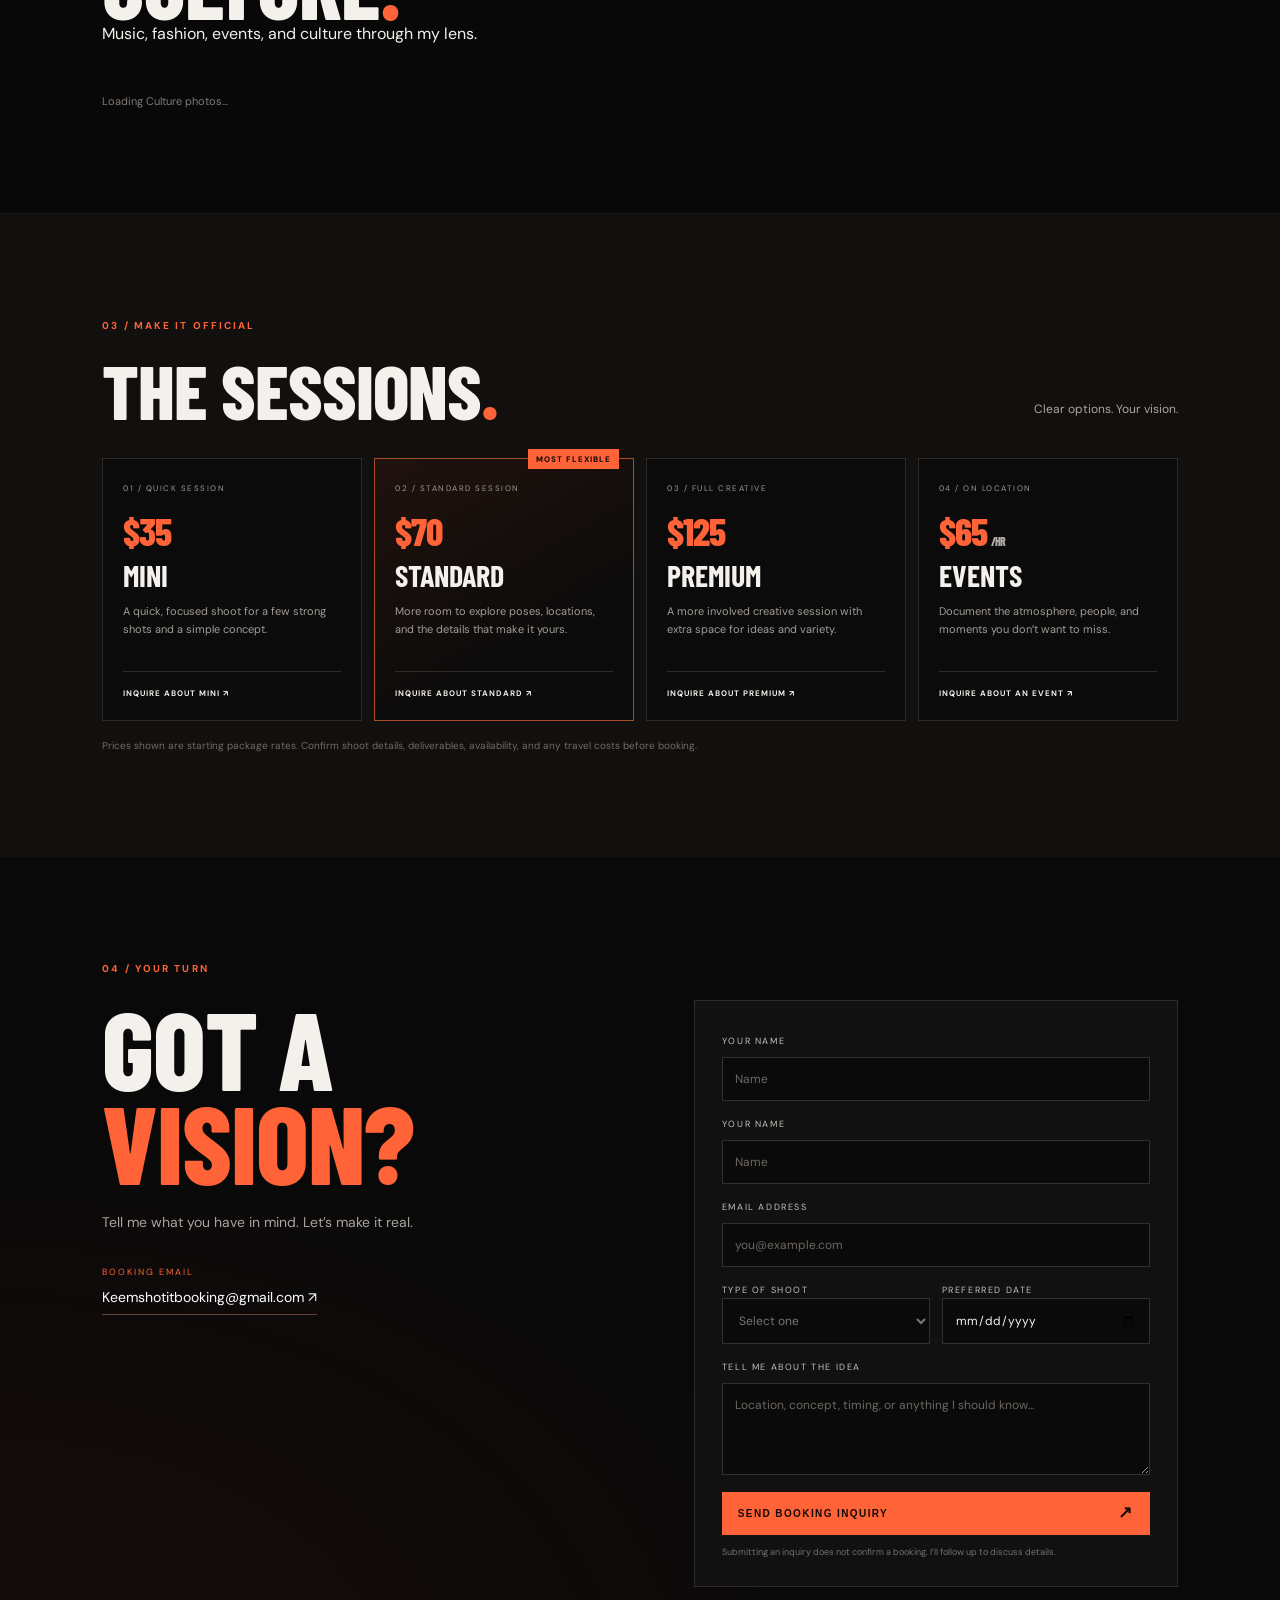
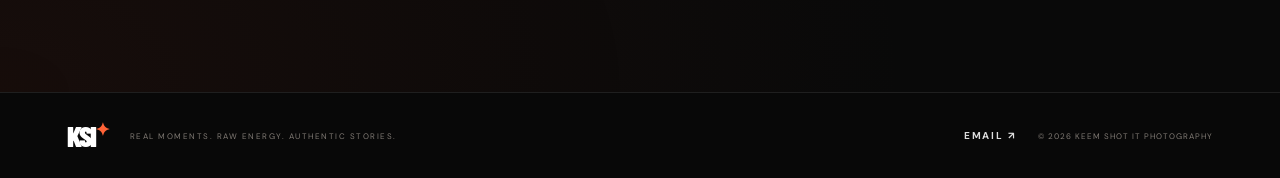
==== commit 7652723a: "Update index.html" ====
--- a/index.html
+++ b/index.html
@@ -182,10 +182,14 @@
           <a class="email-link" href="mailto:Keemshotitbooking@gmail.com">Keemshotitbooking@gmail.com ↗</a>
         </div>
 
-        <form class="booking-form" name="booking-inquiry" method="POST" data-netlify="true" netlify-honeypot="bot-field">
-          <input type="hidden" name="form-name" value="booking-inquiry">
-          <p class="hidden"><label>Leave this empty: <input name="bot-field"></label></p>
-
+     <form class="booking-form" name="booking-inquiry" method="POST" action="/" data-netlify="true" netlify-honeypot="bot-field">
+  <input type="hidden" name="form-name" value="booking-inquiry">
+  <p class="hidden"><label>Leave this empty: <input name="bot-field"></label></p>
+  
+  <!-- Form fields stay exactly the same -->
+  <label for="name">YOUR NAME</label>
+  <input id="name" name="name" placeholder="Name" required>
+  <!-- ... rest of your inputs ... -->
           <label for="name">YOUR NAME</label>
           <input id="name" name="name" placeholder="Name" required>
 
--- a/styles.css
+++ b/styles.css
@@ -1 +1,43 @@
-*{box-sizing:border-box} :root{--bg:#080808;--panel:#111;--panel2:#171614;--text:#f4f1ed;--muted:#aaa7a2;--orange:#ff6337;--line:#302b28}html{scroll-behavior:smooth;scroll-padding-top:90px}body{margin:0;background:var(--bg);color:var(--text);font-family:"DM Sans",sans-serif;overflow-x:hidden}body:before{content:"";position:fixed;inset:0;pointer-events:none;opacity:.12;background-image:url("data:image/svg+xml,%3Csvg viewBox='0 0 180 180' xmlns='http://www.w3.org/2000/svg'%3E%3Cfilter id='n'%3E%3CfeTurbulence type='fractalNoise' baseFrequency='.8' numOctaves='3' stitchTiles='stitch'/%3E%3C/filter%3E%3Crect width='100%25' height='100%25' filter='url(%23n)' opacity='.2'/%3E%3C/svg%3E");z-index:10}.ambient{position:absolute;z-index:-1;width:300px;height:300px;border-radius:50%;filter:blur(110px);opacity:.12;pointer-events:none}.ambient-one{top:650px;left:-180px;background:#ff3f19}.ambient-two{top:1900px;right:-180px;background:#ff4c22}.site-header{height:82px;padding:0 5.2%;display:flex;align-items:center;justify-content:space-between;border-bottom:1px solid #ffffff14;background:#080808e8;position:sticky;top:0;z-index:20;backdrop-filter:blur(16px)}.wordmark{display:flex;align-items:center;gap:12px;text-decoration:none;color:var(--text)}.mark,.footer-mark{font-family:"Barlow Condensed",sans-serif;font-weight:900;font-size:34px;letter-spacing:-2px}.spark,.footer-mark span{color:var(--orange);font-size:18px;vertical-align:top}.wordmark-text{font-size:10px;letter-spacing:1.4px;font-weight:700;line-height:1.5}.wordmark-text small{color:var(--muted);font-size:9px;letter-spacing:2.5px}.nav-links{display:flex;align-items:center;gap:34px}.nav-links a,.footer-right a{font-size:10px;font-weight:700;letter-spacing:1.8px;color:#ddd;text-decoration:none;transition:color .2s}.nav-links a:hover,.footer-right a:hover{color:var(--orange)}.nav-links .nav-cta{padding:13px 17px;border:1px solid #6a4a3d}.nav-cta span{color:var(--orange);margin-left:15px}.menu-toggle{display:none;background:none;color:white;border:0;font-size:24px}.hero{padding:28px 5.2% 0}.hero-image-wrap{position:relative;width:100%;overflow:hidden;border:1px solid #ffffff1a;background:#111;box-shadow:0 20px 90px #000}.hero-image-wrap:after{content:"";position:absolute;inset:0;background:linear-gradient(90deg,#0004,transparent 45%,#0002),linear-gradient(0deg,#08080855,transparent 35%);pointer-events:none}.hero-banner{display:block;width:100%;height:auto;max-height:620px;object-fit:cover}.hero-bottom{display:flex;align-items:flex-end;justify-content:space-between;padding:42px 1% 34px}.eyebrow,.section-kicker{font-size:10px;letter-spacing:2.1px;font-weight:700;color:var(--muted)}.eyebrow-dot{display:inline-block;width:7px;height:7px;border-radius:50%;background:var(--orange);margin-right:9px;box-shadow:0 0 12px var(--orange)}h1,h2,h3,p{margin-top:0}h1,h2,h3{font-family:"Barlow Condensed",sans-serif;text-transform:uppercase}h1{font-size:clamp(52px,8vw,112px);line-height:.82;letter-spacing:-2px;margin:25px 0 16px;font-weight:900}h1 span,h2 span{color:var(--orange)}.hero-description{color:#bdb8b2;font-size:14px;letter-spacing:1.3px}.circle-link{width:105px;height:105px;border:1px solid #4b413b;border-radius:50%;display:flex;flex-direction:column;align-items:center;justify-content:center;gap:6px;text-align:center;color:var(--text);font-size:9px;letter-spacing:1.5px;font-weight:700;text-decoration:none;transition:background .2s,border-color .2s}.circle-link b{color:var(--orange);font-size:22px;font-weight:400}.circle-link:hover{background:#ff633719;border-color:var(--orange)}.hero-rule{display:flex;align-items:center;gap:15px;color:#6e6964;font-size:9px;letter-spacing:2px;padding-bottom:20px}.hero-rule span:first-child,.hero-rule span:last-child{height:1px;background:var(--line);flex:1}.section-pad{padding:105px 8%}.intro{background:linear-gradient(120deg,#12100f,#0b0b0b 65%);border-top:1px solid #ffffff0c;border-bottom:1px solid #ffffff0c}.section-kicker{color:var(--orange);margin-bottom:25px}.intro-grid{display:grid;grid-template-columns:1fr 1fr;gap:8%;align-items:center}h2{font-size:clamp(52px,7vw,90px);line-height:.86;letter-spacing:-1px;margin:0;font-weight:800}.intro-text{max-width:510px;color:#aaa6a1;font-size:14px;line-height:1.9}.intro-text .large-copy{font-size:21px;color:#f1ede8;line-height:1.45;margin-bottom:16px}.text-link{display:inline-block;margin-top:18px;color:#fff;text-decoration:none;font-size:10px;letter-spacing:1.8px;font-weight:700;border-bottom:1px solid #6e5145;padding-bottom:9px}.text-link span{color:var(--orange);margin-left:18px}.work-section{background:radial-gradient(ellipse at 10% 80%,#4a180d22,transparent 35%),#0a0a0a}.section-heading{display:flex;align-items:flex-end;justify-content:space-between;margin-bottom:35px}.section-heading h2{font-size:clamp(45px,6vw,76px)}.section-heading>p{font-size:12px;color:var(--muted);margin-bottom:6px}.orange{color:var(--orange)}.work-grid{display:grid;grid-template-columns:repeat(3,1fr);gap:15px}.work-card{position:relative;display:flex;min-height:390px;overflow:hidden;text-decoration:none;color:white;background:#1a1a1a;border:1px solid #ffffff18;isolation:isolate}.work-card:before{content:"";position:absolute;inset:0;z-index:-2;transition:transform .5s}.lifestyle:before{background:linear-gradient(145deg,#252a2b,#08090b 55%,#14354a)}.portrait:before{background:radial-gradient(ellipse at 50% 25%,#5a4036,#1c1918 48%,#080808)}.culture:before{background:linear-gradient(140deg,#3a2019,#111 55%,#302a28)}.work-card:hover:before{transform:scale(1.05)}.card-overlay{position:absolute;inset:0;z-index:-1;background:linear-gradient(0deg,#050505 0%,#050505a6 28%,transparent 70%)}.card-number{position:absolute;top:20px;left:20px;color:#ffffff80;font-size:11px;letter-spacing:2px}.card-content{align-self:flex-end;padding:26px;width:100%}.card-content>span{font-size:8px;letter-spacing:1.3px;color:#c1bcb6}.card-content h3{font-size:clamp(32px,4vw,48px);margin:8px 0 18px}.card-content b{font-size:9px;letter-spacing:1.5px}.card-content b:after{content:"";display:block;width:40px;height:2px;background:var(--orange);margin-top:12px}.gallery-note{font-size:11px;color:#817a74;margin:18px 0 0}.gallery-note span{color:var(--orange);margin-right:8px}.services-section{background:#12100f;border-top:1px solid #ffffff0b}.price-grid{display:grid;grid-template-columns:repeat(4,1fr);gap:12px}.price-card{position:relative;padding:24px 20px 22px;background:#0b0b0b;border:1px solid #302a26;min-height:260px;display:flex;flex-direction:column}.price-card.featured{border-color:#a74b2c;background:linear-gradient(150deg,#21120d,#0b0b0b 70%)}.featured-label{position:absolute;right:14px;top:-10px;background:var(--orange);color:#100a08;font-size:8px;font-weight:800;letter-spacing:1px;padding:5px 8px}.price-top{display:flex;flex-direction:column;gap:15px;color:#9f9993;font-size:8px;letter-spacing:1.5px}.price{font-family:"Barlow Condensed",sans-serif;font-size:38px;font-weight:800;color:var(--orange);letter-spacing:-1px}.per{font-size:12px;color:#b4aaa4;margin-left:4px}.price-card h3{font-size:30px;margin:3px 0 9px}.price-card p{font-size:11px;line-height:1.7;color:#a39d97;min-height:58px}.price-link{margin-top:auto;padding-top:16px;border-top:1px solid #302a26;color:#f1ede8;text-decoration:none;font-size:8px;font-weight:700;letter-spacing:1px}.price-link:hover{color:var(--orange)}.fine-print{color:#716b65;font-size:10px;margin:18px 0 0}.contact-section{background:radial-gradient(ellipse at 0 100%,#541d102e,transparent 50%),#090909}.contact-grid{display:grid;grid-template-columns:1fr 1fr;gap:10%;align-items:start}.contact-grid h2{font-size:clamp(64px,9vw,110px)}.contact-lead{margin-top:24px;color:#aaa39d;font-size:14px}.contact-email-label{font-size:9px;letter-spacing:2px;color:var(--orange);margin:35px 0 8px}.email-link{font-size:14px;color:white;text-decoration:none;border-bottom:1px solid #614233;padding-bottom:8px}.booking-form{background:#111;padding:27px;border:1px solid #302a26;display:flex;flex-direction:column;gap:10px}.booking-form label{font-size:9px;letter-spacing:1.6px;color:#c7c0ba;margin-top:7px}.booking-form input,.booking-form select,.booking-form textarea{width:100%;border:1px solid #35302c;background:#0a0a0a;color:#f5f1ec;padding:13px 12px;font:12px "DM Sans",sans-serif;border-radius:0;outline:none}.booking-form input:focus,.booking-form select:focus,.booking-form textarea:focus{border-color:var(--orange)}.booking-form input::placeholder,.booking-form textarea::placeholder{color:#6d6761}.booking-form select:invalid{color:#777}.form-row{display:grid;grid-template-columns:1fr 1fr;gap:12px}.form-row>div{min-width:0}.submit-btn{border:0;background:var(--orange);color:#130b08;padding:16px;text-align:left;font-size:10px;letter-spacing:1.4px;font-weight:800;margin-top:7px;cursor:pointer}.submit-btn span{float:right;font-size:17px;line-height:10px}.submit-btn:hover{background:#ff805b}.form-note{font-size:9px;line-height:1.6;color:#77716b;margin:0}.hidden{display:none}.site-footer{padding:25px 5.2%;display:flex;align-items:center;gap:22px;border-top:1px solid #ffffff18}.footer-mark{font-size:29px;color:#fff;text-decoration:none}.site-footer>p{font-size:8px;letter-spacing:1.5px;color:#817b75;margin:0}.footer-right{margin-left:auto;display:flex;align-items:center;gap:22px}.footer-right span{font-size:8px;letter-spacing:1px;color:#817b75}@media(max-width:900px){.section-pad{padding:80px 6%}.hero{padding:20px 4% 0}.work-card{min-height:310px}.price-grid{grid-template-columns:repeat(2,1fr)}.intro-grid{gap:5%}.nav-links{gap:20px}}@media(max-width:650px){.site-header{height:70px;padding:0 5%}.menu-toggle{display:block}.nav-links{display:none;position:absolute;top:69px;left:0;right:0;padding:20px 5%;background:#0c0c0c;border-bottom:1px solid #302a26;flex-direction:column;align-items:stretch;gap:20px}.nav-links.open{display:flex}.nav-links .nav-cta{text-align:center}.hero{padding:12px 3% 0}.hero-image-wrap{min-height:220px}.hero-banner{height:260px;object-fit:cover;object-position:center}.hero-bottom{padding:30px 2% 24px;gap:15px}.eyebrow{font-size:8px;line-height:1.6;letter-spacing:1.2px}h1{font-size:clamp(47px,13vw,75px);margin-top:18px}.hero-description{font-size:11px}.circle-link{width:76px;height:76px;flex-shrink:0;font-size:7px}.circle-link b{font-size:17px}.hero-rule{font-size:7px;letter-spacing:1px}.section-pad{padding:65px 6%}.intro-grid,.contact-grid{grid-template-columns:1fr;gap:30px}.intro-grid h2{font-size:64px}.intro-text .large-copy{font-size:19px}.section-heading{display:block}.section-heading>p{margin-top:13px}.section-heading h2{font-size:52px}.work-grid{grid-template-columns:1fr;gap:12px}.work-card{min-height:290px}.card-content h3{font-size:42px}.price-grid{grid-template-columns:1fr}.price-card{min-height:225px;padding:22px}.price-card p{min-height:0}.contact-grid h2{font-size:78px}.booking-form{padding:20px}.site-footer{flex-wrap:wrap;gap:12px;padding:22px 5%}.site-footer>p{max-width:180px;line-height:1.7}.footer-right{width:100%;margin:0;justify-content:space-between}.footer-right span{font-size:7px}.form-row{grid-template-columns:1fr}}+*{box-sizing:border-box} :root{--bg:#080808;--panel:#111;--panel2:#171614;--text:#f4f1ed;--muted:#aaa7a2;--orange:#ff6337;--line:#302b28}html{scroll-behavior:smooth;scroll-padding-top:90px}body{margin:0;background:var(--bg);color:var(--text);font-family:"DM Sans",sans-serif;overflow-x:hidden}body:before{content:"";position:fixed;inset:0;pointer-events:none;opacity:.12;background-image:url("data:image/svg+xml,%3Csvg viewBox='0 0 180 180' xmlns='http://www.w3.org/2000/svg'%3E%3Cfilter id='n'%3E%3CfeTurbulence type='fractalNoise' baseFrequency='.8' numOctaves='3' stitchTiles='stitch'/%3E%3C/filter%3E%3Crect width='100%25' height='100%25' filter='url(%23n)' opacity='.2'/%3E%3C/svg%3E");z-index:10}.ambient{position:absolute;z-index:-1;width:300px;height:300px;border-radius:50%;filter:blur(110px);opacity:.12;pointer-events:none}.ambient-one{top:650px;left:-180px;background:#ff3f19}.ambient-two{top:1900px;right:-180px;background:#ff4c22}.site-header{height:82px;padding:0 5.2%;display:flex;align-items:center;justify-content:space-between;border-bottom:1px solid #ffffff14;background:#080808e8;position:sticky;top:0;z-index:20;backdrop-filter:blur(16px)}.wordmark{display:flex;align-items:center;gap:12px;text-decoration:none;color:var(--text)}.mark,.footer-mark{font-family:"Barlow Condensed",sans-serif;font-weight:900;font-size:34px;letter-spacing:-2px}.spark,.footer-mark span{color:var(--orange);font-size:18px;vertical-align:top}.wordmark-text{font-size:10px;letter-spacing:1.4px;font-weight:700;line-height:1.5}.wordmark-text small{color:var(--muted);font-size:9px;letter-spacing:2.5px}.nav-links{display:flex;align-items:center;gap:34px}.nav-links a,.footer-right a{font-size:10px;font-weight:700;letter-spacing:1.8px;color:#ddd;text-decoration:none;transition:color .2s}.nav-links a:hover,.footer-right a:hover{color:var(--orange)}.nav-links .nav-cta{padding:13px 17px;border:1px solid #6a4a3d}.nav-cta span{color:var(--orange);margin-left:15px}.menu-toggle{display:none;background:none;color:white;border:0;font-size:24px}.hero{padding:28px 5.2% 0}.hero-image-wrap{position:relative;width:100%;overflow:hidden;border:1px solid #ffffff1a;background:#111;box-shadow:0 20px 90px #000}.hero-image-wrap:after{content:"";position:absolute;inset:0;background:linear-gradient(90deg,#0004,transparent 45%,#0002),linear-gradient(0deg,#08080855,transparent 35%);pointer-events:none}.hero-banner{display:block;width:100%;height:auto;max-height:620px;object-fit:cover}.hero-bottom{display:flex;align-items:flex-end;justify-content:space-between;padding:42px 1% 34px}.eyebrow,.section-kicker{font-size:10px;letter-spacing:2.1px;font-weight:700;color:var(--muted)}.eyebrow-dot{display:inline-block;width:7px;height:7px;border-radius:50%;background:var(--orange);margin-right:9px;box-shadow:0 0 12px var(--orange)}h1,h2,h3,p{margin-top:0}h1,h2,h3{font-family:"Barlow Condensed",sans-serif;text-transform:uppercase}h1{font-size:clamp(52px,8vw,112px);line-height:.82;letter-spacing:-2px;margin:25px 0 16px;font-weight:900}h1 span,h2 span{color:var(--orange)}.hero-description{color:#bdb8b2;font-size:14px;letter-spacing:1.3px}.circle-link{width:105px;height:105px;border:1px solid #4b413b;border-radius:50%;display:flex;flex-direction:column;align-items:center;justify-content:center;gap:6px;text-align:center;color:var(--text);font-size:9px;letter-spacing:1.5px;font-weight:700;text-decoration:none;transition:background .2s,border-color .2s}.circle-link b{color:var(--orange);font-size:22px;font-weight:400}.circle-link:hover{background:#ff633719;border-color:var(--orange)}.hero-rule{display:flex;align-items:center;gap:15px;color:#6e6964;font-size:9px;letter-spacing:2px;padding-bottom:20px}.hero-rule span:first-child,.hero-rule span:last-child{height:1px;background:var(--line);flex:1}.section-pad{padding:105px 8%}.intro{background:linear-gradient(120deg,#12100f,#0b0b0b 65%);border-top:1px solid #ffffff0c;border-bottom:1px solid #ffffff0c}.section-kicker{color:var(--orange);margin-bottom:25px}.intro-grid{display:grid;grid-template-columns:1fr 1fr;gap:8%;align-items:center}h2{font-size:clamp(52px,7vw,90px);line-height:.86;letter-spacing:-1px;margin:0;font-weight:800}.intro-text{max-width:510px;color:#aaa6a1;font-size:14px;line-height:1.9}.intro-text .large-copy{font-size:21px;color:#f1ede8;line-height:1.45;margin-bottom:16px}.text-link{display:inline-block;margin-top:18px;color:#fff;text-decoration:none;font-size:10px;letter-spacing:1.8px;font-weight:700;border-bottom:1px solid #6e5145;padding-bottom:9px}.text-link span{color:var(--orange);margin-left:18px}.work-section{background:radial-gradient(ellipse at 10% 80%,#4a180d22,transparent 35%),#0a0a0a}.section-heading{display:flex;align-items:flex-end;justify-content:space-between;margin-bottom:35px}.section-heading h2{font-size:clamp(45px,6vw,76px)}.section-heading>p{font-size:12px;color:var(--muted);margin-bottom:6px}.orange{color:var(--orange)}.work-grid{display:grid;grid-template-columns:repeat(3,1fr);gap:15px}.work-card{position:relative;display:flex;min-height:390px;overflow:hidden;text-decoration:none;color:white;background:#1a1a1a;border:1px solid #ffffff18;isolation:isolate}.work-card:before{content:"";position:absolute;inset:0;z-index:-2;transition:transform .5s}.lifestyle:before{background:linear-gradient(145deg,#252a2b,#08090b 55%,#14354a)}.portrait:before{background:radial-gradient(ellipse at 50% 25%,#5a4036,#1c1918 48%,#080808)}.culture:before{background:linear-gradient(140deg,#3a2019,#111 55%,#302a28)}.work-card:hover:before{transform:scale(1.05)}.card-overlay{position:absolute;inset:0;z-index:-1;background:linear-gradient(0deg,#050505 0%,#050505a6 28%,transparent 70%)}.card-number{position:absolute;top:20px;left:20px;color:#ffffff80;font-size:11px;letter-spacing:2px}.card-content{align-self:flex-end;padding:26px;width:100%}.card-content>span{font-size:8px;letter-spacing:1.3px;color:#c1bcb6}.card-content h3{font-size:clamp(32px,4vw,48px);margin:8px 0 18px}.card-content b{font-size:9px;letter-spacing:1.5px}.card-content b:after{content:"";display:block;width:40px;height:2px;background:var(--orange);margin-top:12px}.gallery-note{font-size:11px;color:#817a74;margin:18px 0 0}.gallery-note span{color:var(--orange);margin-right:8px}.services-section{background:#12100f;border-top:1px solid #ffffff0b}.price-grid{display:grid;grid-template-columns:repeat(4,1fr);gap:12px}.price-card{position:relative;padding:24px 20px 22px;background:#0b0b0b;border:1px solid #302a26;min-height:260px;display:flex;flex-direction:column}.price-card.featured{border-color:#a74b2c;background:linear-gradient(150deg,#21120d,#0b0b0b 70%)}.featured-label{position:absolute;right:14px;top:-10px;background:var(--orange);color:#100a08;font-size:8px;font-weight:800;letter-spacing:1px;padding:5px 8px}.price-top{display:flex;flex-direction:column;gap:15px;color:#9f9993;font-size:8px;letter-spacing:1.5px}.price{font-family:"Barlow Condensed",sans-serif;font-size:38px;font-weight:800;color:var(--orange);letter-spacing:-1px}.per{font-size:12px;color:#b4aaa4;margin-left:4px}.price-card h3{font-size:30px;margin:3px 0 9px}.price-card p{font-size:11px;line-height:1.7;color:#a39d97;min-height:58px}.price-link{margin-top:auto;padding-top:16px;border-top:1px solid #302a26;color:#f1ede8;text-decoration:none;font-size:8px;font-weight:700;letter-spacing:1px}.price-link:hover{color:var(--orange)}.fine-print{color:#716b65;font-size:10px;margin:18px 0 0}.contact-section{background:radial-gradient(ellipse at 0 100%,#541d102e,transparent 50%),#090909}.contact-grid{display:grid;grid-template-columns:1fr 1fr;gap:10%;align-items:start}.contact-grid h2{font-size:clamp(64px,9vw,110px)}.contact-lead{margin-top:24px;color:#aaa39d;font-size:14px}.contact-email-label{font-size:9px;letter-spacing:2px;color:var(--orange);margin:35px 0 8px}.email-link{font-size:14px;color:white;text-decoration:none;border-bottom:1px solid #614233;padding-bottom:8px}.booking-form{background:#111;padding:27px;border:1px solid #302a26;display:flex;flex-direction:column;gap:10px}.booking-form label{font-size:9px;letter-spacing:1.6px;color:#c7c0ba;margin-top:7px}.booking-form input,.booking-form select,.booking-form textarea{width:100%;border:1px solid #35302c;background:#0a0a0a;color:#f5f1ec;padding:13px 12px;font:12px "DM Sans",sans-serif;border-radius:0;outline:none}.booking-form input:focus,.booking-form select:focus,.booking-form textarea:focus{border-color:var(--orange)}.booking-form input::placeholder,.booking-form textarea::placeholder{color:#6d6761}.booking-form select:invalid{color:#777}.form-row{display:grid;grid-template-columns:1fr 1fr;gap:12px}.form-row>div{min-width:0}.submit-btn{border:0;background:var(--orange);color:#130b08;padding:16px;text-align:left;font-size:10px;letter-spacing:1.4px;font-weight:800;margin-top:7px;cursor:pointer}.submit-btn span{float:right;font-size:17px;line-height:10px}.submit-btn:hover{background:#ff805b}.form-note{font-size:9px;line-height:1.6;color:#77716b;margin:0}.hidden{display:none}.site-footer{padding:25px 5.2%;display:flex;align-items:center;gap:22px;border-top:1px solid #ffffff18}.footer-mark{font-size:29px;color:#fff;text-decoration:none}.site-footer>p{font-size:8px;letter-spacing:1.5px;color:#817b75;margin:0}.footer-right{margin-left:auto;display:flex;align-items:center;gap:22px}.footer-right span{font-size:8px;letter-spacing:1px;color:#817b75}@media(max-width:900px){.section-pad{padding:80px 6%}.hero{padding:20px 4% 0}.work-card{min-height:310px}.price-grid{grid-template-columns:repeat(2,1fr)}.intro-grid{gap:5%}.nav-links{gap:20px}}@media(max-width:650px){.site-header{height:70px;padding:0 5%}.menu-toggle{display:block}.nav-links{display:none;position:absolute;top:69px;left:0;right:0;padding:20px 5%;background:#0c0c0c;border-bottom:1px solid #302a26;flex-direction:column;align-items:stretch;gap:20px}.nav-links.open{display:flex}.nav-links .nav-cta{text-align:center}.hero{padding:12px 3% 0}.hero-image-wrap{min-height:220px}.hero-banner{height:260px;object-fit:cover;object-position:center}.hero-bottom{padding:30px 2% 24px;gap:15px}.eyebrow{font-size:8px;line-height:1.6;letter-spacing:1.2px}h1{font-size:clamp(47px,13vw,75px);margin-top:18px}.hero-description{font-size:11px}.circle-link{width:76px;height:76px;flex-shrink:0;font-size:7px}.circle-link b{font-size:17px}.hero-rule{font-size:7px;letter-spacing:1px}.section-pad{padding:65px 6%}.intro-grid,.contact-grid{grid-template-columns:1fr;gap:30px}.intro-grid h2{font-size:64px}.intro-text .large-copy{font-size:19px}.section-heading{display:block}.section-heading>p{margin-top:13px}.section-heading h2{font-size:52px}.work-grid{grid-template-columns:1fr;gap:12px}.work-card{min-height:290px}.card-content h3{font-size:42px}.price-grid{grid-template-columns:1fr}.price-card{min-height:225px;padding:22px}.price-card p{min-height:0}.contact-grid h2{font-size:78px}.booking-form{padding:20px}.site-footer{flex-wrap:wrap;gap:12px;padding:22px 5%}.site-footer>p{max-width:180px;line-height:1.7}.footer-right{width:100%;margin:0;justify-content:space-between}.footer-right span{font-size:7px}.form-row{grid-template-columns:1fr}}/* ==========================================================================
+   DYNAMIC PORTFOLIO GALLERY GRID FIX
+   ========================================================================== */
+.portfolio-grid {
+  display: grid;
+  grid-template-columns: repeat(auto-fill, minmax(300px, 1fr));
+  gap: 1.5rem;
+  margin-top: 2rem;
+}
+
+.portfolio-item-card {
+  background: var(--panel);
+  border: 1px solid var(--line);
+  border-radius: 4px;
+  overflow: hidden;
+}
+
+.portfolio-item-card img {
+  width: 100%;
+  height: 380px;
+  object-fit: cover;
+  display: block;
+}
+
+.portfolio-item-info {
+  padding: 1.25rem;
+}
+
+.portfolio-item-info h4 {
+  font-family: "Barlow Condensed", sans-serif;
+  font-size: 1.4rem;
+  text-transform: uppercase;
+  margin: 0 0 0.4rem 0;
+  letter-spacing: 0.05em;
+  color: var(--text);
+}
+
+.portfolio-item-info p {
+  font-size: 0.9rem;
+  color: var(--muted);
+  margin: 0;
+  line-height: 1.4;
+}
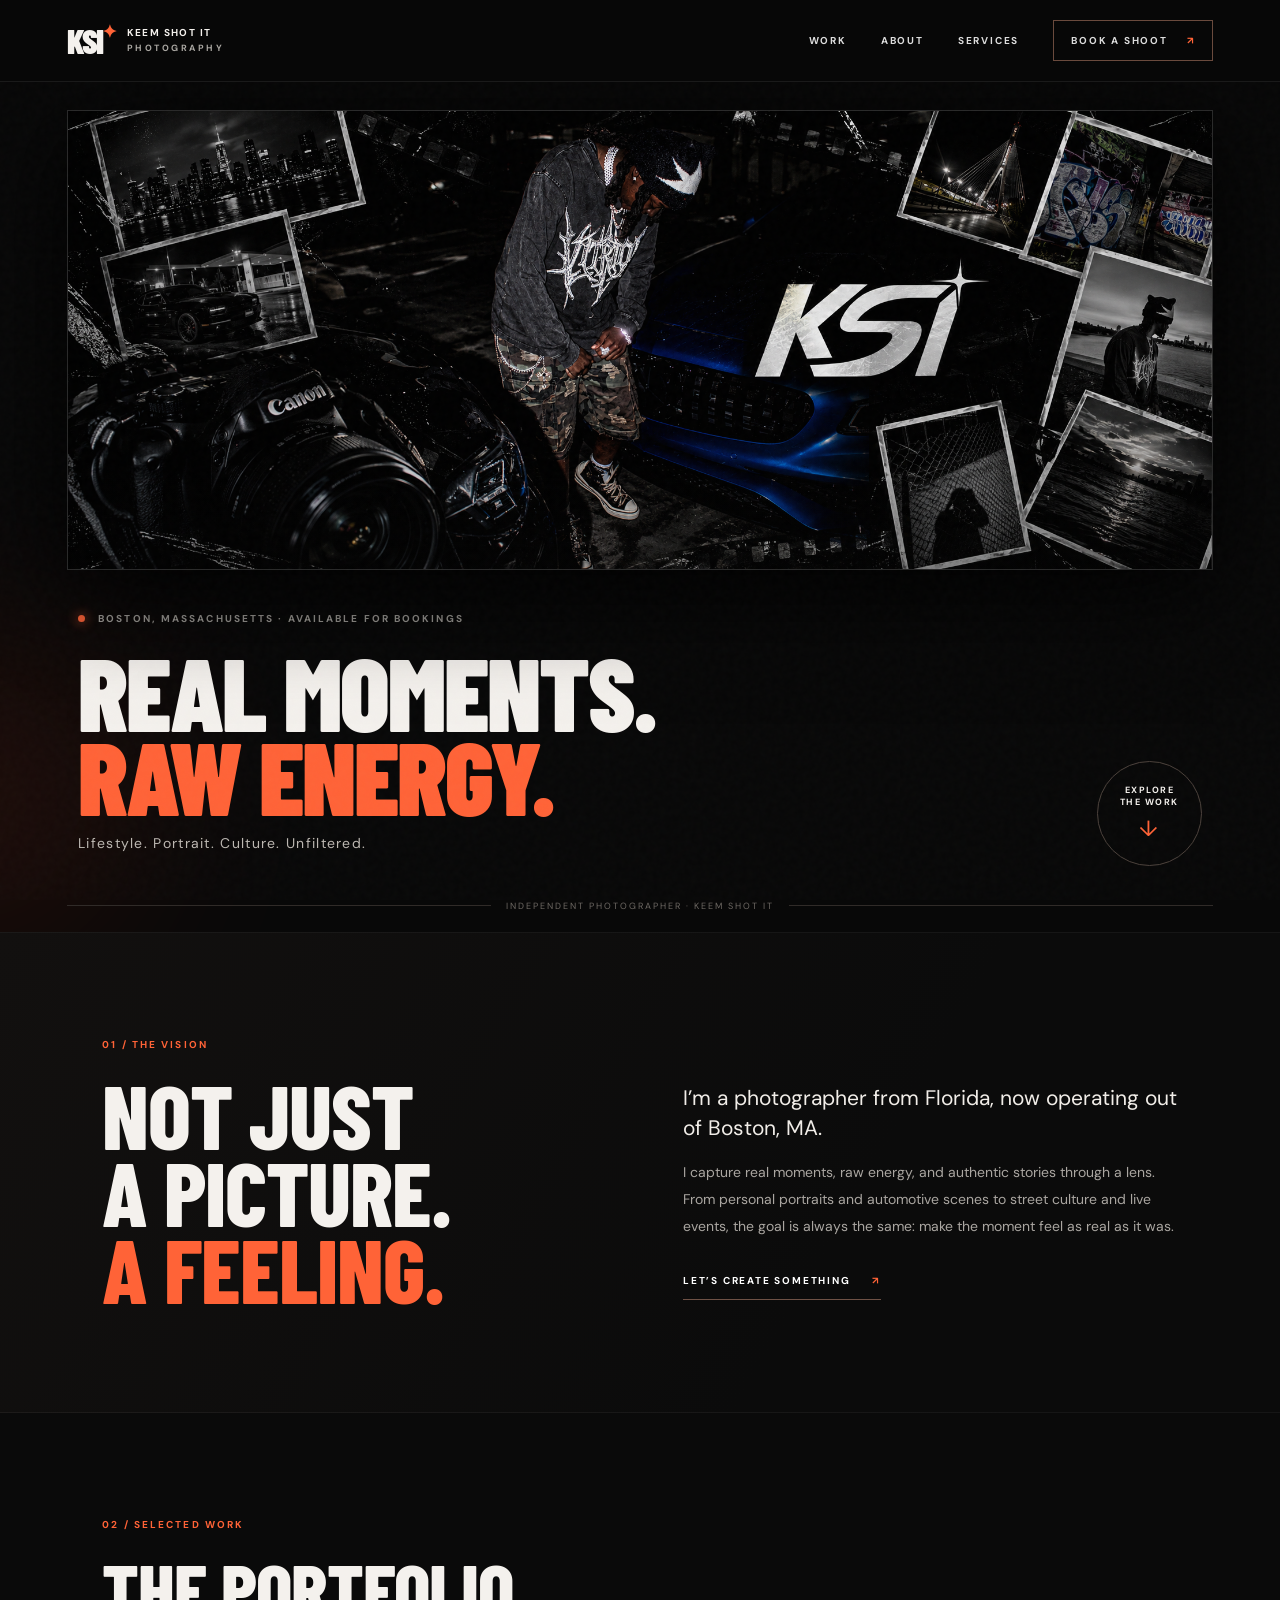
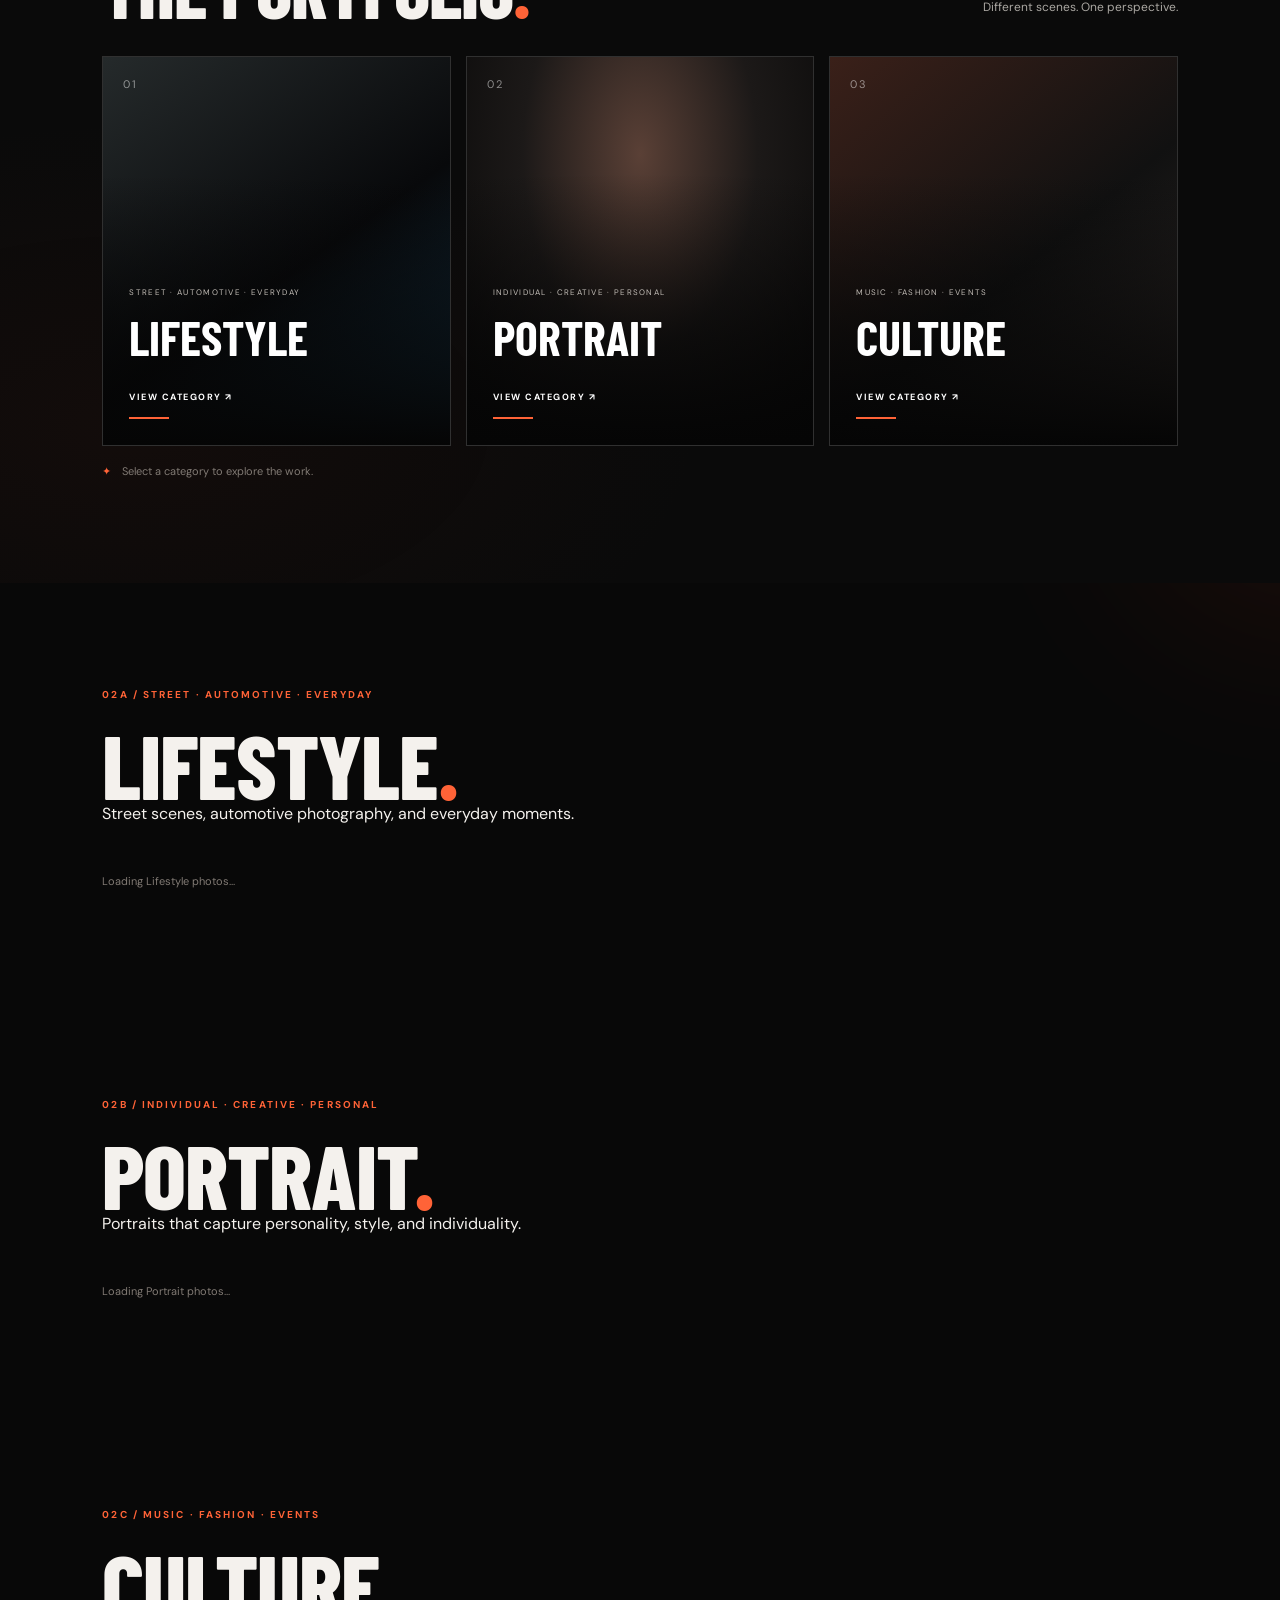
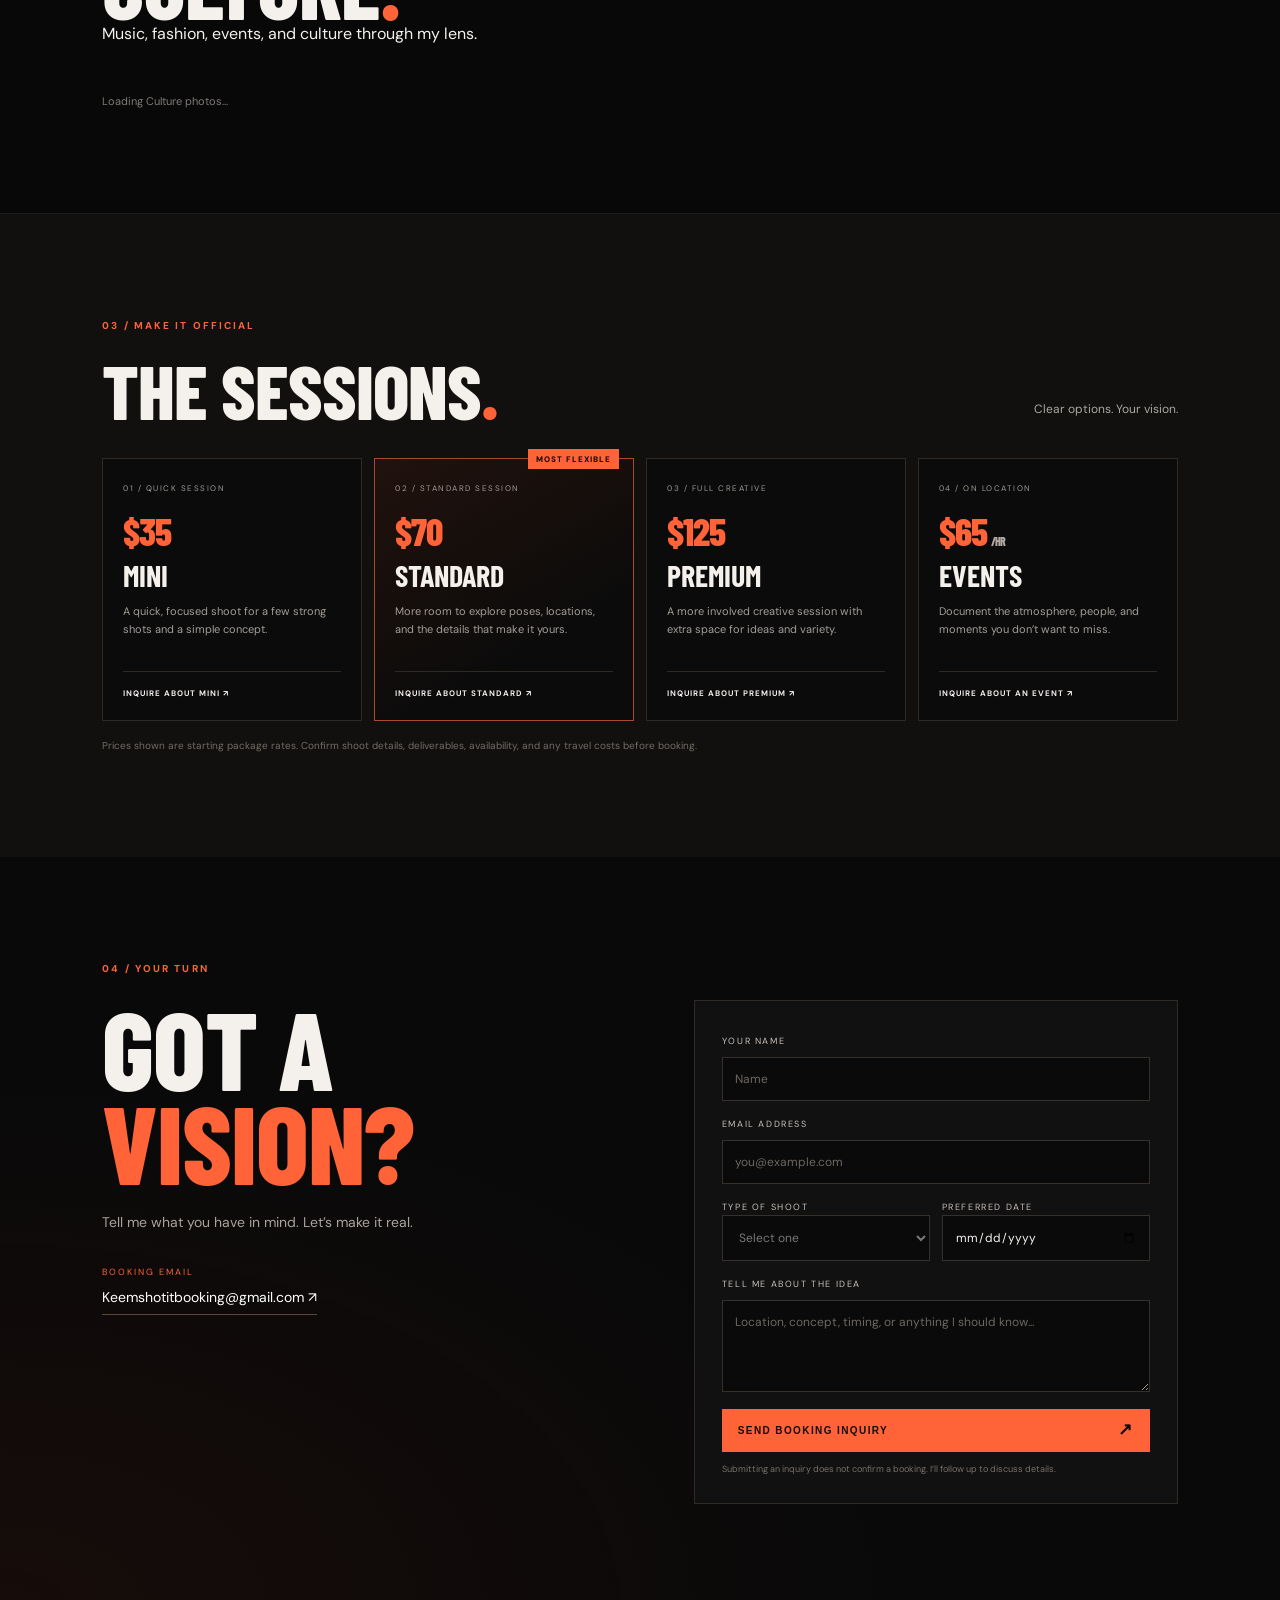
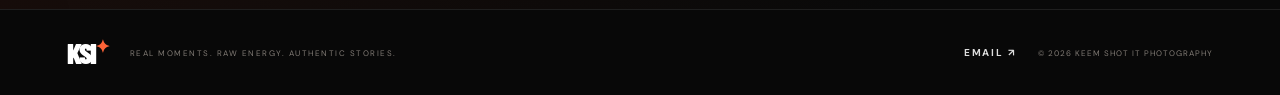
==== commit 1473949f: "Update index.html" ====
--- a/index.html
+++ b/index.html
@@ -182,14 +182,10 @@
           <a class="email-link" href="mailto:Keemshotitbooking@gmail.com">Keemshotitbooking@gmail.com ↗</a>
         </div>
 
-     <form class="booking-form" name="booking-inquiry" method="POST" action="/" data-netlify="true" netlify-honeypot="bot-field">
-  <input type="hidden" name="form-name" value="booking-inquiry">
-  <p class="hidden"><label>Leave this empty: <input name="bot-field"></label></p>
-  
-  <!-- Form fields stay exactly the same -->
-  <label for="name">YOUR NAME</label>
-  <input id="name" name="name" placeholder="Name" required>
-  <!-- ... rest of your inputs ... -->
+        <form class="booking-form" name="booking-inquiry" method="POST" action="/" data-netlify="true" netlify-honeypot="bot-field">
+          <input type="hidden" name="form-name" value="booking-inquiry">
+          <p class="hidden"><label>Leave this empty: <input name="bot-field"></label></p>
+
           <label for="name">YOUR NAME</label>
           <input id="name" name="name" placeholder="Name" required>
 
